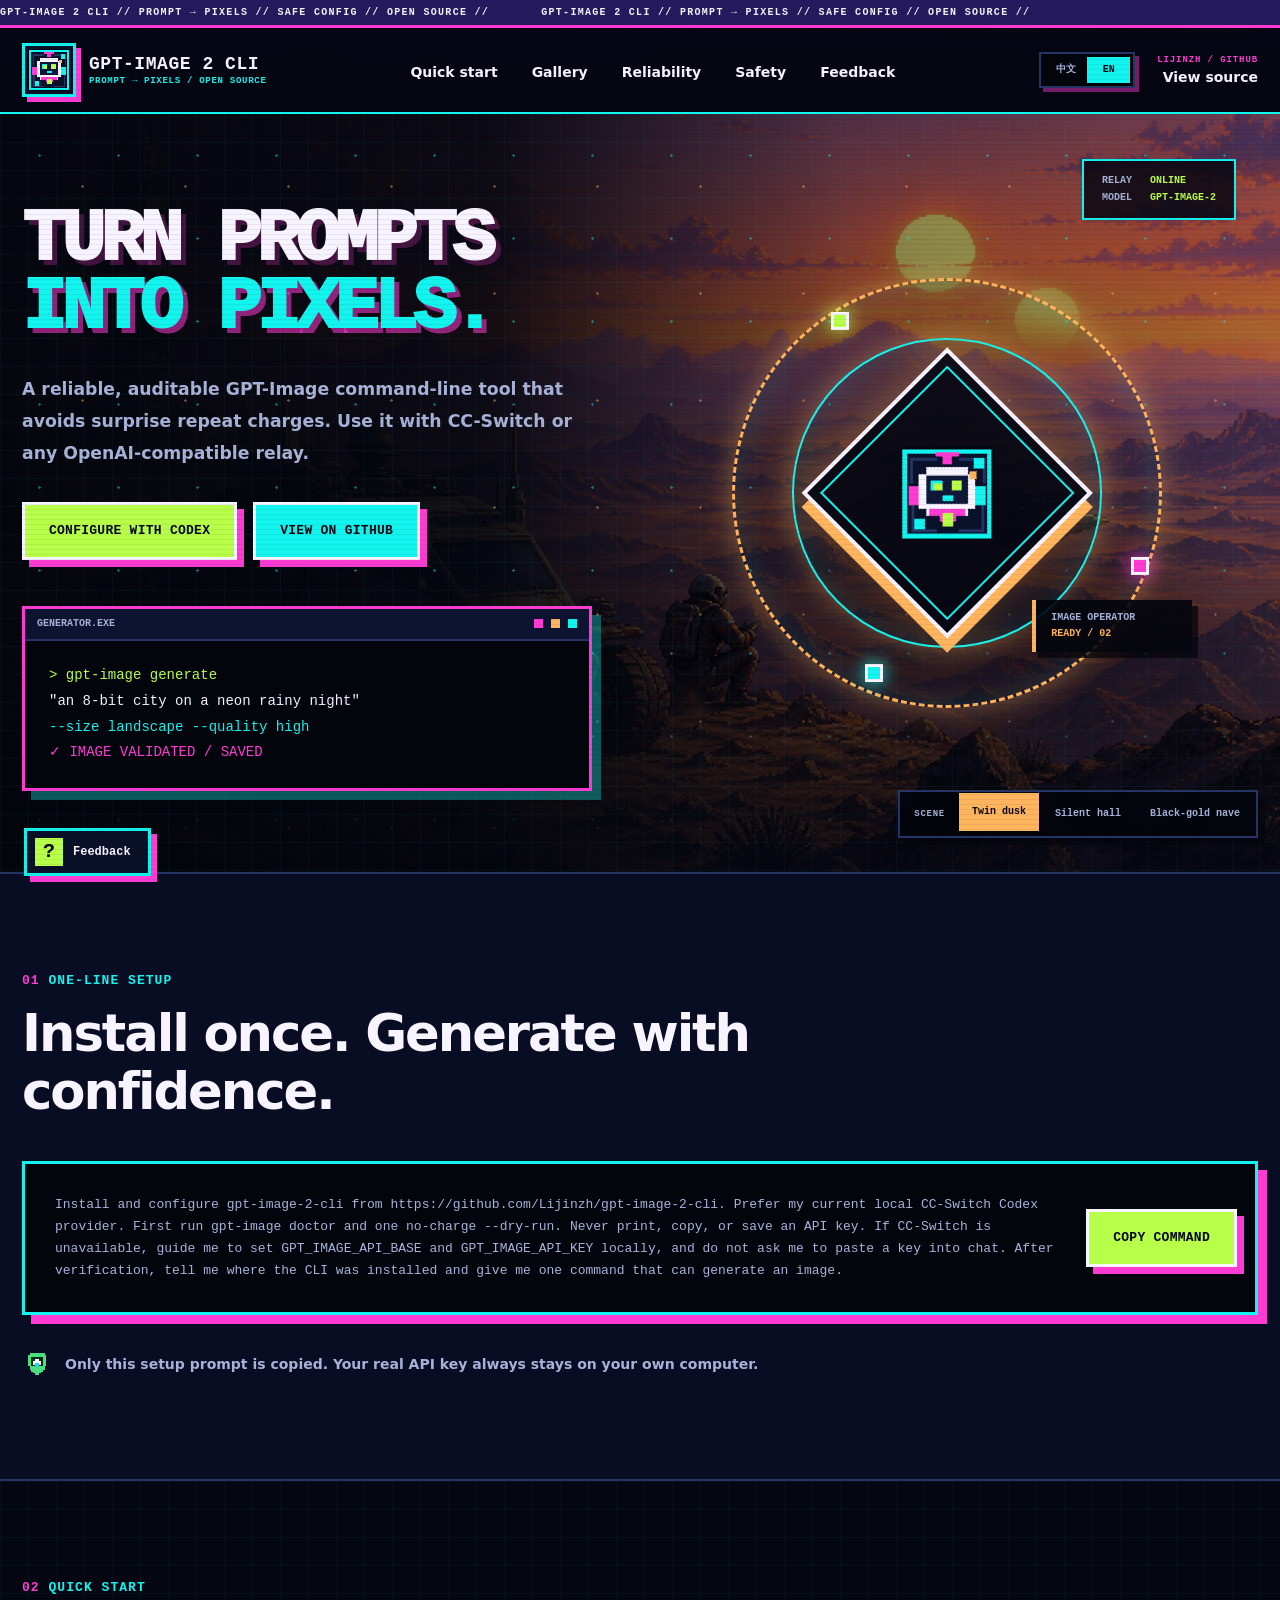
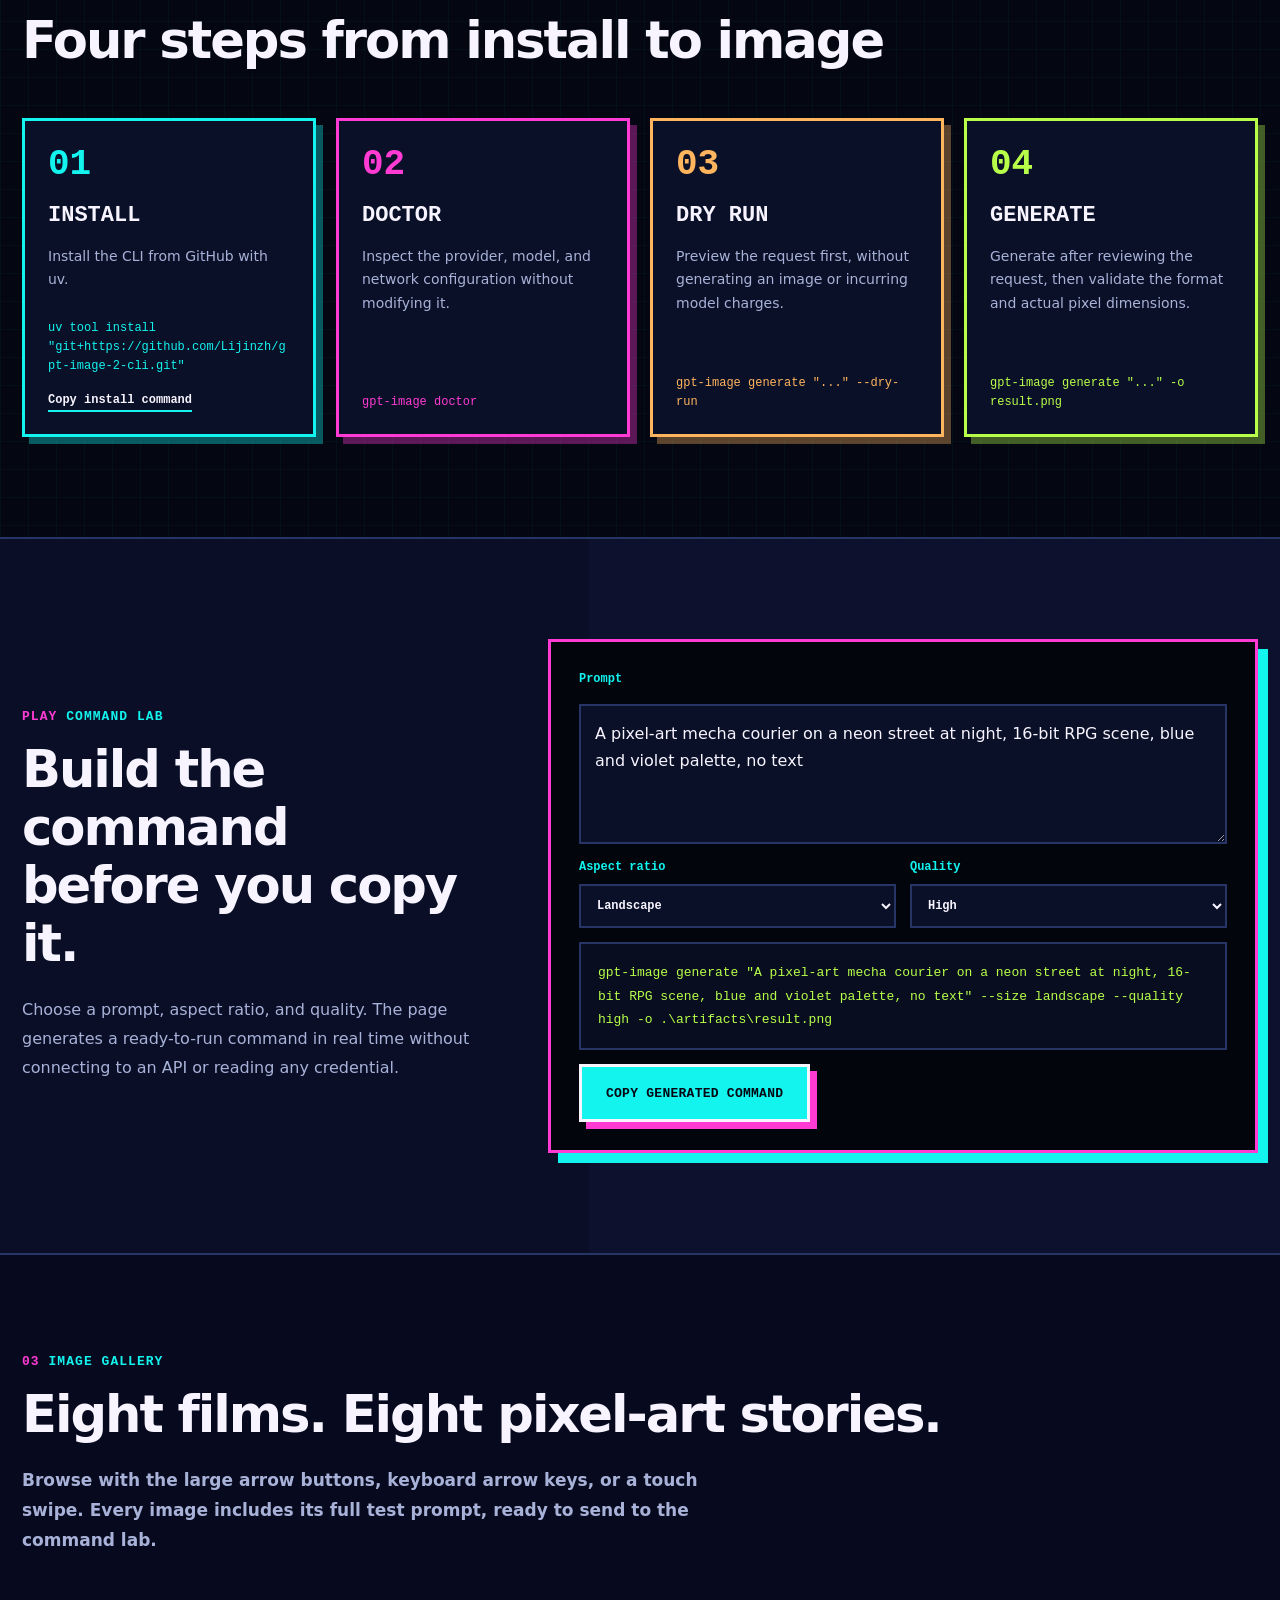
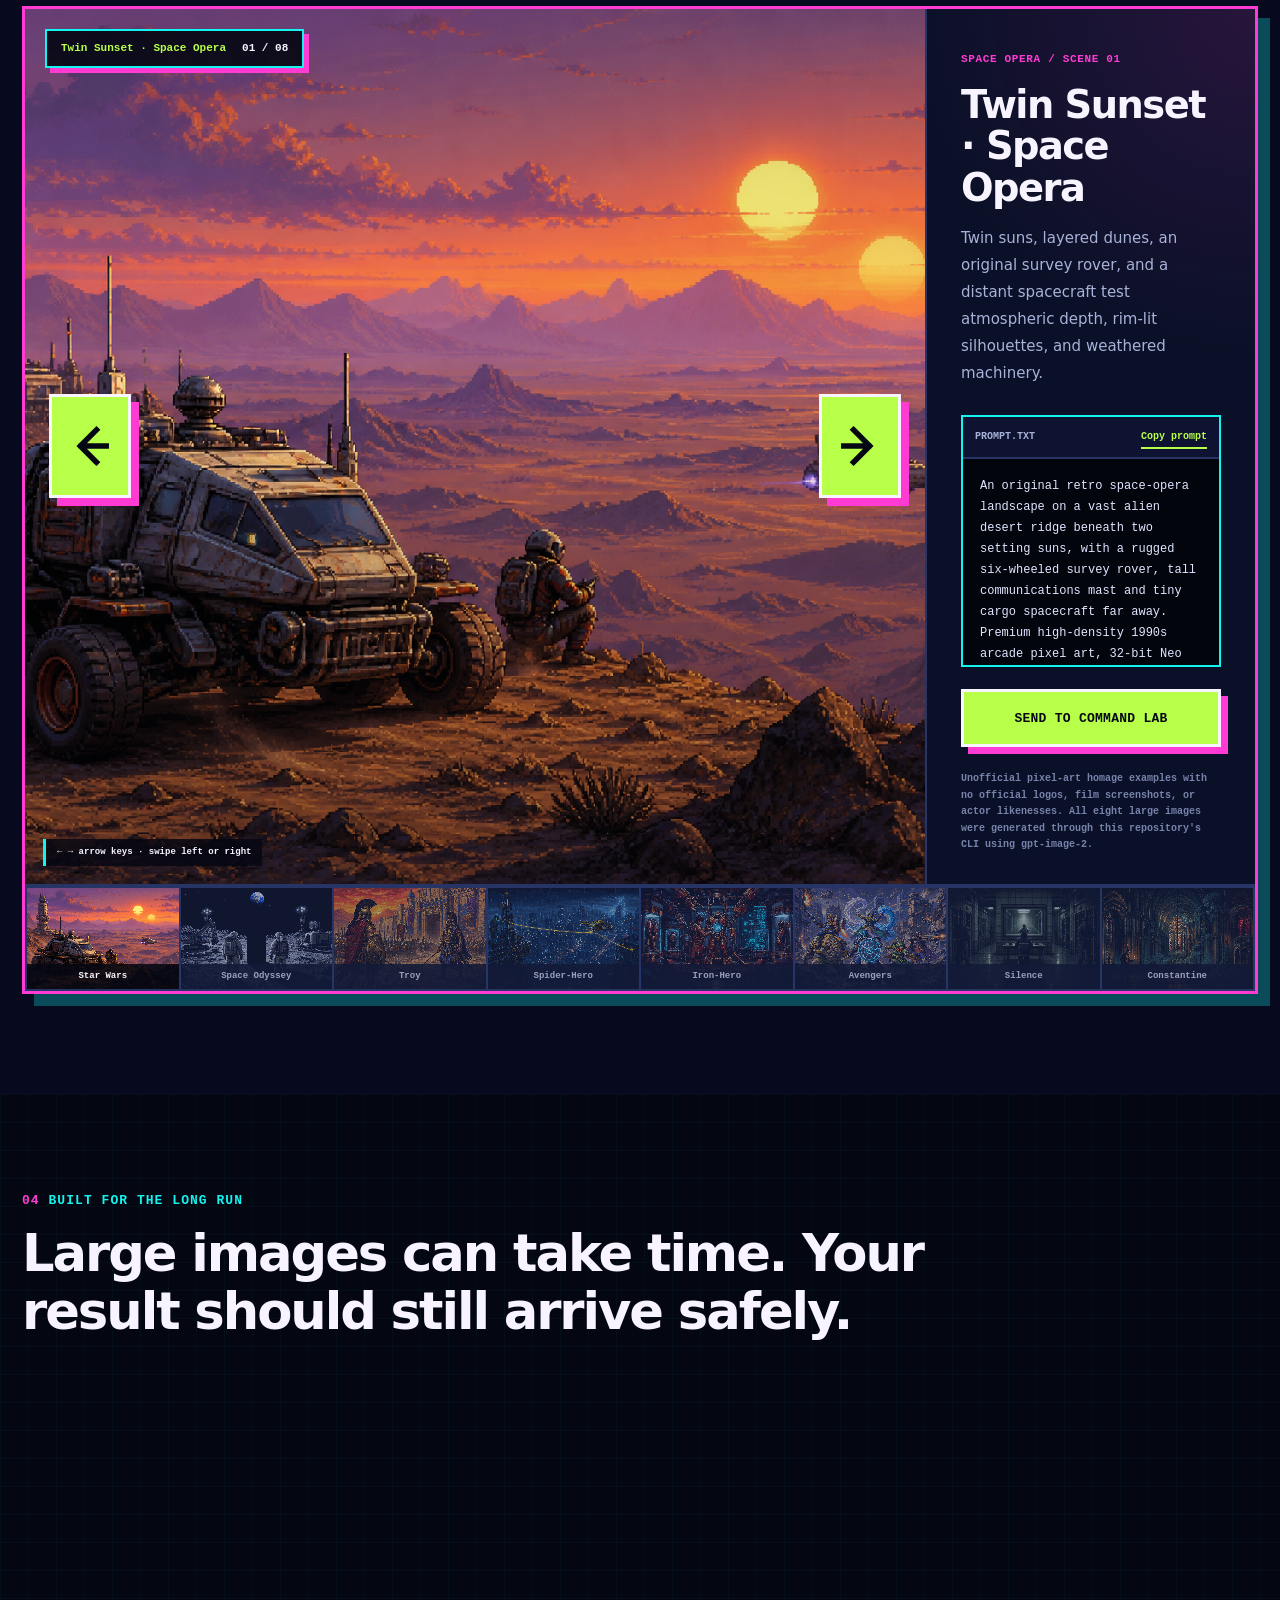
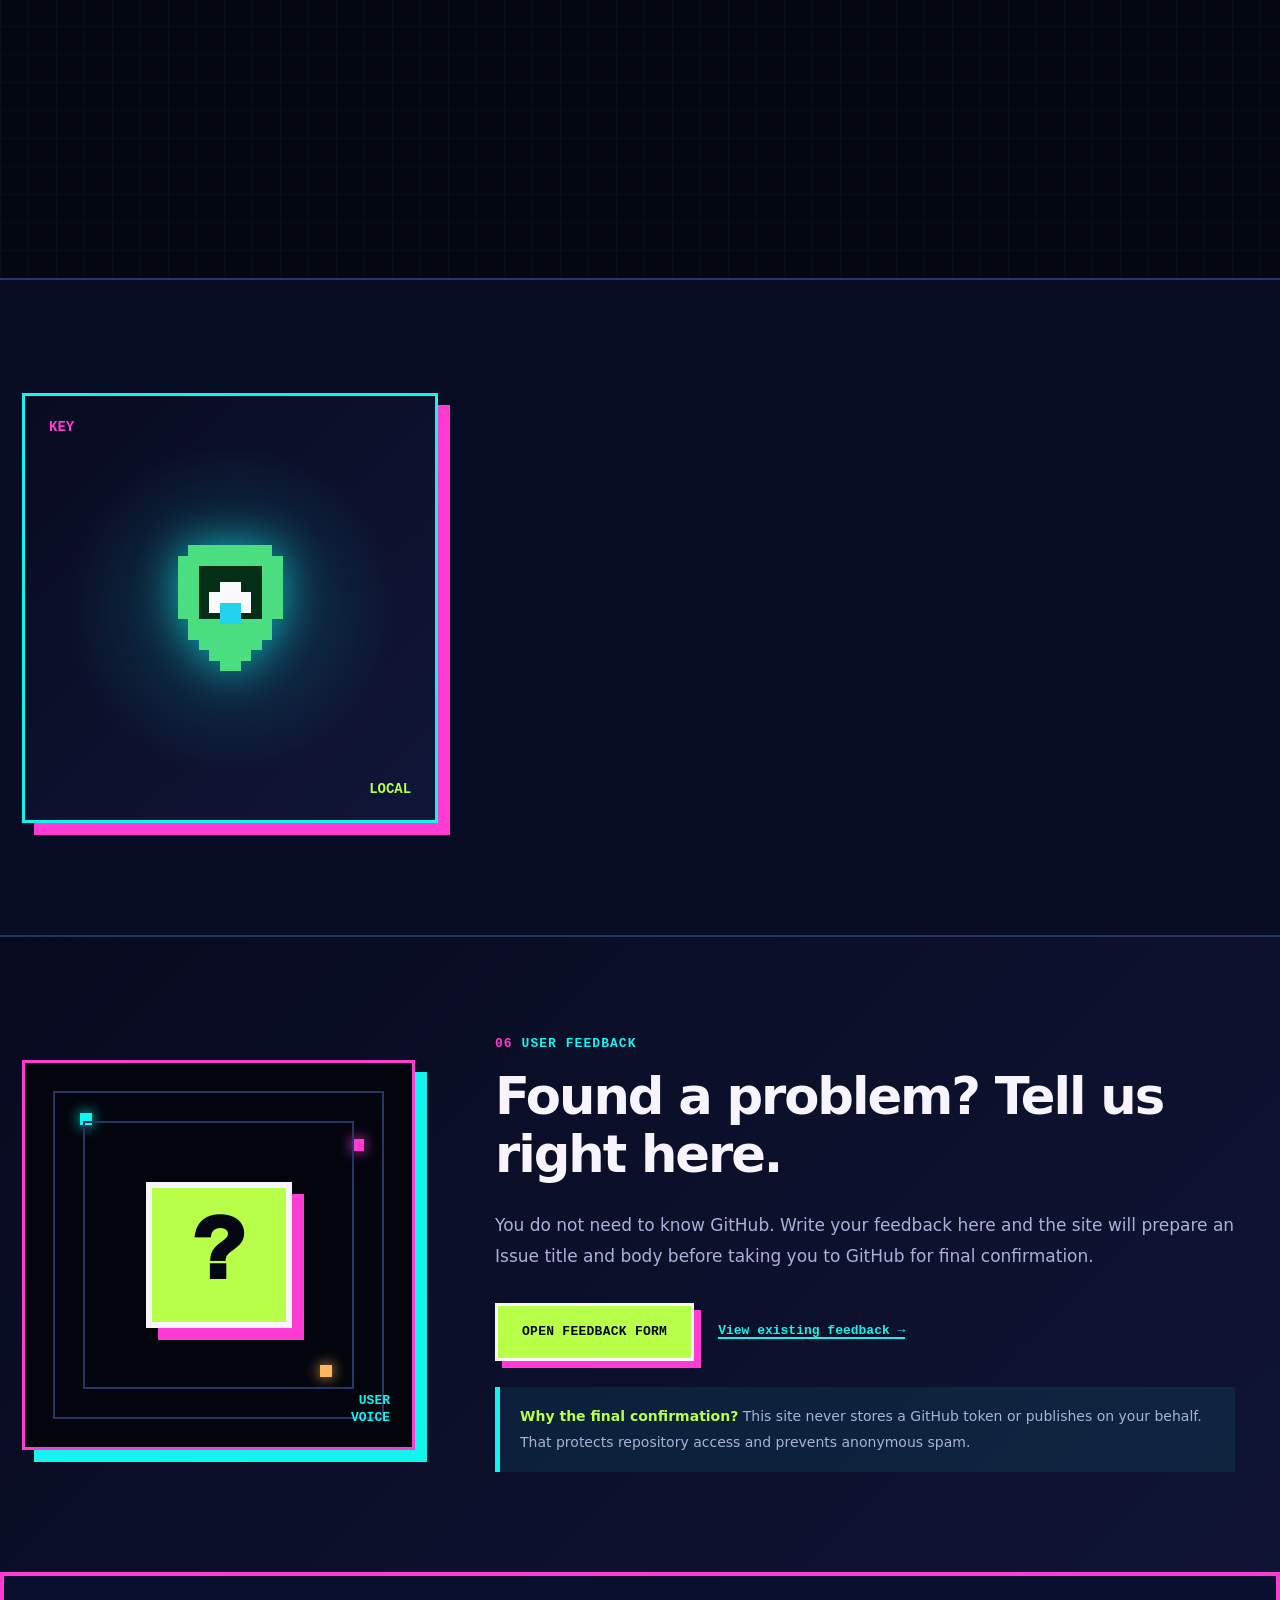
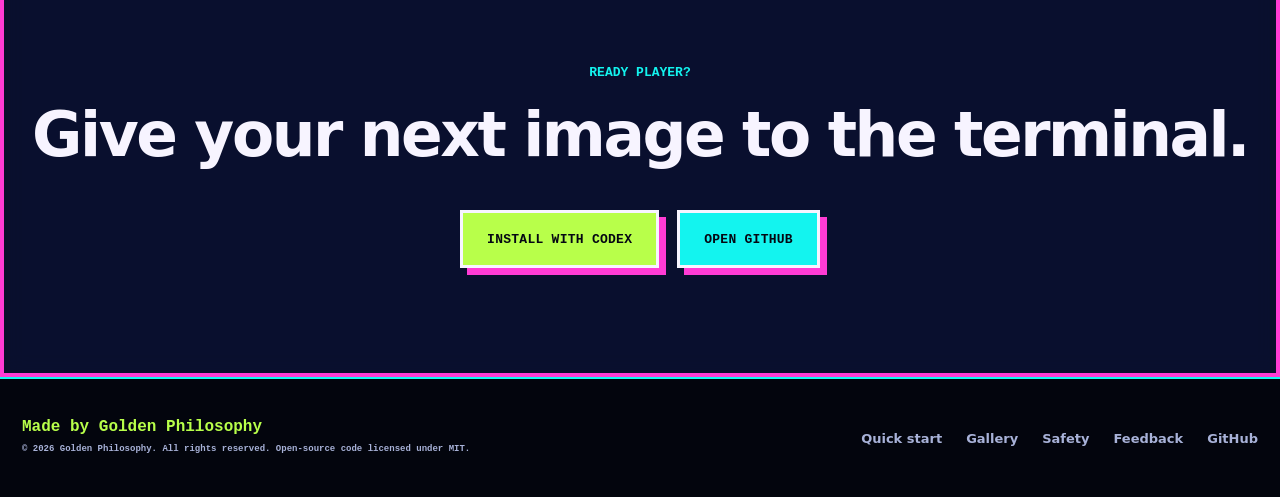
==== docs/en/index.html @ e6e5a4c3 "Add English website and visual themes" ====
<!doctype html>
<html lang="en">
<head>
  <meta charset="utf-8">
  <meta name="viewport" content="width=device-width, initial-scale=1">
  <meta name="theme-color" content="#050713">
  <meta name="description" content="GPT-Image 2 CLI: a reliable text-to-image command-line tool for CC-Switch and OpenAI-compatible relays.">
  <meta property="og:title" content="GPT-Image 2 CLI · Turn prompts into pixels">
  <meta property="og:description" content="Install, configure, preview, and generate. Bring a safer GPT-Image workflow to your terminal.">
  <meta property="og:type" content="website">
  <meta property="og:url" content="https://lijinzh.github.io/gpt-image-2-cli/en/">
  <meta property="og:image" content="https://lijinzh.github.io/gpt-image-2-cli/assets/examples/star-wars-twin-sunset.png">
  <title>GPT-Image 2 CLI · English</title>
  <link rel="canonical" href="https://lijinzh.github.io/gpt-image-2-cli/en/">
  <link rel="alternate" hreflang="zh-CN" href="https://lijinzh.github.io/gpt-image-2-cli/">
  <link rel="alternate" hreflang="en" href="https://lijinzh.github.io/gpt-image-2-cli/en/">
  <link rel="alternate" hreflang="x-default" href="https://lijinzh.github.io/gpt-image-2-cli/">
  <link rel="icon" href="../assets/icons/pixel-space-operator.svg" type="image/svg+xml">
  <link rel="icon" href="../assets/icons/pixel-space-operator.png" type="image/png">
  <link rel="apple-touch-icon" href="../assets/icons/pixel-space-operator.png">
  <link rel="stylesheet" href="../styles.css">
  <script src="../script.js" defer></script>
</head>
<body data-visual-theme="cosmic">
  <a class="skip-link" href="#main-content">Skip to main content</a>

  <div class="signal-strip" aria-hidden="true">
    <span>GPT-IMAGE 2 CLI // PROMPT → PIXELS // SAFE CONFIG // OPEN SOURCE //</span>
    <span>GPT-IMAGE 2 CLI // PROMPT → PIXELS // SAFE CONFIG // OPEN SOURCE //</span>
  </div>

  <header class="site-header">
    <a class="brand" href="#top" aria-label="GPT-Image 2 CLI home">
      <span class="brand__mark" aria-hidden="true"><img src="../assets/icons/pixel-space-operator.png" alt="" width="48" height="48"></span>
      <span class="brand__copy">
        <strong>GPT-IMAGE 2 CLI</strong>
        <small>PROMPT → PIXELS / OPEN SOURCE</small>
      </span>
    </a>
    <button class="menu-button" type="button" aria-expanded="false" aria-controls="site-nav" data-menu-button>MENU</button>
    <nav class="site-nav" id="site-nav" aria-label="Main navigation" data-site-nav>
      <a href="#quick-start">Quick start</a>
      <a href="#examples">Gallery</a>
      <a href="#reliability">Reliability</a>
      <a href="#safety">Safety</a>
      <a href="#feedback">Feedback</a>
    </nav>
    <nav class="language-switch" aria-label="Language selector">
      <a href="../?lang=zh" lang="zh-CN" hreflang="zh-CN">中文</a>
      <a class="is-active" href="./?lang=en" lang="en" hreflang="en" aria-current="page">EN</a>
    </nav>
    <a class="header-github" href="https://github.com/Lijinzh/gpt-image-2-cli" target="_blank" rel="noopener noreferrer">
      <span>LIJINZH / GITHUB</span>
      <strong>View source</strong>
    </a>
  </header>

  <main id="main-content">
    <section class="hero" id="top" aria-labelledby="hero-title">
      <div class="hero__stars" aria-hidden="true"></div>
      <div class="hero__copy" data-reveal>
        <h1 id="hero-title">TURN PROMPTS<br><em>INTO PIXELS.</em></h1>
        <p>A reliable, auditable GPT-Image command-line tool that avoids surprise repeat charges. Use it with CC-Switch or any OpenAI-compatible relay.</p>
        <div class="hero__actions">
          <button class="pixel-button pixel-button--lime" type="button" data-copy-target="codex-command">Configure with Codex</button>
          <a class="pixel-button pixel-button--cyan" href="https://github.com/Lijinzh/gpt-image-2-cli" target="_blank" rel="noopener noreferrer">View on GitHub</a>
        </div>
        <div class="terminal-window" aria-label="Image-generation command demo">
          <div class="terminal-window__bar"><span>GENERATOR.EXE</span><i></i><i></i><i></i></div>
          <pre><code><span class="terminal-green">&gt; gpt-image generate</span>
"an 8-bit city on a neon rainy night"
<span class="terminal-cyan">--size landscape --quality high</span>
<span class="terminal-pink">✓ IMAGE VALIDATED / SAVED</span></code></pre>
        </div>
      </div>

      <div class="hero__scene" aria-hidden="true" data-reveal>
        <div class="operator-orbit">
          <span class="operator-orbit__ring operator-orbit__ring--outer"></span>
          <span class="operator-orbit__ring operator-orbit__ring--inner"></span>
          <span class="operator-orbit__node operator-orbit__node--one"></span>
          <span class="operator-orbit__node operator-orbit__node--two"></span>
          <span class="operator-orbit__node operator-orbit__node--three"></span>
          <div class="operator-orbit__core">
            <img src="../assets/icons/pixel-space-operator.png" alt="" width="256" height="256">
          </div>
          <div class="operator-orbit__caption"><span>IMAGE OPERATOR</span><strong>READY / 02</strong></div>
        </div>
        <div class="scene-status"><span>RELAY</span><strong>ONLINE</strong><span>MODEL</span><strong>GPT-IMAGE-2</strong></div>
      </div>

      <div class="theme-switcher" role="group" aria-label="Switch homepage visual theme" data-theme-switcher>
        <span>SCENE</span>
        <button class="is-active" type="button" data-theme="cosmic" aria-pressed="true">Twin dusk</button>
        <button type="button" data-theme="silence" aria-pressed="false">Silent hall</button>
        <button type="button" data-theme="occult" aria-pressed="false">Black-gold nave</button>
      </div>
    </section>

    <section class="codex-setup" aria-labelledby="codex-title">
      <div class="section-heading" data-reveal>
        <p><span>01</span> ONE-LINE SETUP</p>
        <h2 id="codex-title">Install once. Generate with confidence.</h2>
      </div>
      <div class="copy-deck" data-reveal>
        <code id="codex-command">Install and configure gpt-image-2-cli from https://github.com/Lijinzh/gpt-image-2-cli. Prefer my current local CC-Switch Codex provider. First run gpt-image doctor and one no-charge --dry-run. Never print, copy, or save an API key. If CC-Switch is unavailable, guide me to set GPT_IMAGE_API_BASE and GPT_IMAGE_API_KEY locally, and do not ask me to paste a key into chat. After verification, tell me where the CLI was installed and give me one command that can generate an image.</code>
        <button class="pixel-button pixel-button--lime" type="button" data-copy-target="codex-command">COPY COMMAND</button>
      </div>
      <p class="privacy-note" data-reveal><img src="../assets/icons/pixel-shield.svg" alt="" width="30" height="30">Only this setup prompt is copied. Your real API key always stays on your own computer.</p>
    </section>

    <section class="quick-start" id="quick-start" aria-labelledby="quick-start-title">
      <div class="section-heading" data-reveal>
        <p><span>02</span> QUICK START</p>
        <h2 id="quick-start-title">Four steps from install to image</h2>
      </div>
      <ol class="step-rail">
        <li class="step step--cyan" data-reveal>
          <span>01</span><strong>INSTALL</strong><p>Install the CLI from GitHub with uv.</p>
          <code id="install-command">uv tool install "git+https://github.com/Lijinzh/gpt-image-2-cli.git"</code>
          <button type="button" data-copy-target="install-command">Copy install command</button>
        </li>
        <li class="step step--pink" data-reveal>
          <span>02</span><strong>DOCTOR</strong><p>Inspect the provider, model, and network configuration without modifying it.</p>
          <code>gpt-image doctor</code>
        </li>
        <li class="step step--orange" data-reveal>
          <span>03</span><strong>DRY RUN</strong><p>Preview the request first, without generating an image or incurring model charges.</p>
          <code>gpt-image generate "..." --dry-run</code>
        </li>
        <li class="step step--lime" data-reveal>
          <span>04</span><strong>GENERATE</strong><p>Generate after reviewing the request, then validate the format and actual pixel dimensions.</p>
          <code>gpt-image generate "..." -o result.png</code>
        </li>
      </ol>
    </section>

    <section class="command-lab" aria-labelledby="command-lab-title">
      <div class="command-lab__copy" data-reveal>
        <div class="section-heading">
          <p><span>PLAY</span> COMMAND LAB</p>
          <h2 id="command-lab-title">Build the command before you copy it.</h2>
        </div>
        <p>Choose a prompt, aspect ratio, and quality. The page generates a ready-to-run command in real time without connecting to an API or reading any credential.</p>
      </div>
      <form class="command-builder" data-command-builder data-reveal>
        <label for="prompt-input">Prompt</label>
        <textarea id="prompt-input" rows="4" data-prompt>A pixel-art mecha courier on a neon street at night, 16-bit RPG scene, blue and violet palette, no text</textarea>
        <div class="command-builder__options">
          <label>Aspect ratio
            <select data-size>
              <option value="landscape">Landscape</option>
              <option value="square">Square</option>
              <option value="portrait">Portrait</option>
            </select>
          </label>
          <label>Quality
            <select data-quality>
              <option value="high">High</option>
              <option value="medium">Medium</option>
              <option value="low">Low</option>
            </select>
          </label>
        </div>
        <div class="generated-command"><code id="generated-command" data-command-output></code></div>
        <button class="pixel-button pixel-button--cyan" type="button" data-copy-target="generated-command">Copy generated command</button>
      </form>
    </section>

    <section class="examples" id="examples" aria-labelledby="examples-title">
      <div class="section-heading" data-reveal>
        <p><span>03</span> IMAGE GALLERY</p>
        <h2 id="examples-title">Eight films. Eight pixel-art stories.</h2>
        <p class="section-heading__lead">Browse with the large arrow buttons, keyboard arrow keys, or a touch swipe. Every image includes its full test prompt, ready to send to the command lab.</p>
      </div>
      <div class="cinema-gallery" data-gallery-carousel data-reveal aria-roledescription="carousel" aria-label="High-detail pixel-art cinema gallery">
        <div class="cinema-gallery__stage" data-gallery-viewport tabindex="0">
          <div class="cinema-gallery__track" data-gallery-track>
            <figure class="cinema-gallery__slide is-active" data-gallery-slide data-title="Twin Sunset · Space Opera" data-kicker="SPACE OPERA / SCENE 01" data-description="Twin suns, layered dunes, an original survey rover, and a distant spacecraft test atmospheric depth, rim-lit silhouettes, and weathered machinery." data-prompt="An original retro space-opera landscape on a vast alien desert ridge beneath two setting suns, with a rugged six-wheeled survey rover, tall communications mast and tiny cargo spacecraft far away. Premium high-density 1990s arcade pixel art, 32-bit Neo Geo-era visual richness, hand-authored pixel clusters, layered dunes and atmospheric perspective, cinematic orange-violet rim light, realistic weathered metal and sand textures, crisp silhouettes, wide establishing shot, no text, no logo, no watermark, not a film screenshot, not vector art, not minimalist, no smooth digital painting, entirely original vehicle designs." aria-hidden="false">
              <img src="../assets/examples/star-wars-twin-sunset.png" alt="High-detail pixel-art scene of an alien desert beneath two setting suns" width="1536" height="1024">
            </figure>
            <figure class="cinema-gallery__slide" data-gallery-slide data-title="Lunar Monolith · 2001-Inspired" data-kicker="SCI-FI MINIMALISM / SCENE 02" data-description="A restrained black, white, and cobalt palette with a symmetrical lunar composition tests hard shadows, geometric order, spacesuits, and technical equipment." data-prompt="A silent lunar excavation site where two astronauts in retro-futurist white suits stand before a perfectly black rectangular monolith, Earth low above the horizon, geometric floodlights casting long hard shadows across detailed regolith and machinery. Premium high-density 1990s arcade pixel art, 32-bit Neo Geo-era visual richness, hand-authored pixel clusters, disciplined symmetrical widescreen composition, restrained white charcoal black and cobalt palette, physically convincing suit joints and equipment, cinematic depth, no text, no logo, no watermark, no actor likeness, not a film screenshot, not vector art, not minimalist, no smooth digital painting." aria-hidden="true">
              <img src="../assets/examples/space-odyssey-monolith.png" alt="High-detail pixel-art astronauts facing a black monolith on the Moon" width="1536" height="1024" loading="lazy">
            </figure>
            <figure class="cinema-gallery__slide" data-gallery-slide data-title="Duel at the Gates · Troy-Inspired" data-kicker="BRONZE AGE EPIC / SCENE 03" data-description="Bronze Age warriors, colossal city gates, and receding formations test historical costume, crowd readability, dust, and stone texture." data-prompt="Two legendary Bronze Age warriors facing each other outside colossal ancient city gates, one carrying a round shield and tall-crested helmet, spear formations and soldiers receding into dusty depth, towering stone walls and banners under a blood-orange sunset. Premium high-density 1990s arcade pixel art, 32-bit Neo Geo-era visual richness, hand-authored pixel clusters, archaeologically grounded bronze armor, leather and woven cloth, dramatic dust and backlight, epic widescreen composition, no text, no logo, no watermark, no actor likeness, not a film screenshot, not vector art, not minimalist, no smooth digital painting." aria-hidden="true">
              <img src="../assets/examples/troy-gates-duel.png" alt="High-detail pixel-art duel between Bronze Age warriors outside ancient gates" width="1536" height="1024" loading="lazy">
            </figure>
            <figure class="cinema-gallery__slide" data-gallery-slide data-title="Rain Above the City · Spider-Hero-Inspired" data-kicker="URBAN RESCUE NOIR / SCENE 04" data-description="Rain, lightning, thousands of windows, a maintenance drone, and a high-altitude worker test wet reflections and a high-contrast urban night." data-prompt="An original futuristic high-altitude rescue operation above a rain-soaked megacity: a compact yellow maintenance drone stretches a luminous safety cable between two rooftops while a helmeted utility worker in teal weather gear secures an antenna platform, lightning revealing dense skyscrapers, traffic and thousands of windows. Extreme horizontal widescreen establishing composition with the small worker in the left third and a broad city panorama filling the frame. Premium high-density 1990s arcade pixel art, 32-bit Neo Geo-era visual richness, hand-authored pixel clusters, dynamic low three-quarter camera, believable industrial equipment, wet reflections, deep navy teal and electric-yellow palette, cinematic rain and rim light, no text, no logo, no watermark, no actor likeness, not a film screenshot, not vector art, not minimalist, no smooth digital painting, entirely original designs." aria-hidden="true">
              <img src="../assets/examples/spider-hero-rooftop.png" alt="High-detail pixel-art high-altitude rescue above a rainy megacity" width="1536" height="1024" loading="lazy">
            </figure>
            <figure class="cinema-gallery__slide" data-gallery-slide data-title="Armor Workshop · Iron-Hero-Inspired" data-kicker="ARMORED TECHNOLOGY / SCENE 05" data-description="An original exosuit, robotic arms, display bays, and holographic interfaces test metallic highlights, a luminous core, and dense mechanical structure." data-prompt="Inside a luminous underground technology workshop, an original copper-and-crimson exosuit engineer stands at the center while multi-axis robotic arms calibrate a hexagonal torso power cell, illuminated display bays holding industrial suit modules and abstract cyan holographic diagrams. Premium high-density 1990s arcade pixel art, 32-bit Neo Geo-era visual richness, hand-authored pixel clusters, dense readable machinery, realistic brushed metal and reflections, warm amber versus cool blue lighting, cinematic widescreen depth, no readable text, no logo, no watermark, no actor likeness, not a film screenshot, not vector art, not minimalist, no smooth digital painting, entirely original armor design." aria-hidden="true">
              <img src="../assets/examples/iron-hero-workshop.png" alt="High-detail pixel-art exosuit engineer inside a robotic workshop" width="1536" height="1024" loading="lazy">
            </figure>
            <figure class="cinema-gallery__slide" data-gallery-slide data-title="City Assembly · Avengers-Inspired" data-kicker="ENSEMBLE BATTLE / SCENE 06" data-description="Six original rescue champions assemble in a damaged avenue to test ensemble readability, explosions, aircraft, debris, and layered urban space." data-prompt="Six entirely original emergency-response champions forming a defensive circle in a shattered metropolitan avenue: a jetpack engineer, kinetic-shield guardian, weather channeler, massive stone rescue specialist, agile scout and precision archer, while unknown aircraft weave between towers and explosions throw debris and sparks through the street. Premium high-density 1990s arcade pixel art, 32-bit Neo Geo-era visual richness, hand-authored pixel clusters, readable ensemble silhouettes, layered urban destruction, bold comic palette with cinematic volumetric light, no text, no logo, no watermark, no actor likeness, not a film screenshot, not vector art, not minimalist, no smooth digital painting, entirely original costumes and insignia." aria-hidden="true">
              <img src="../assets/examples/avengers-city-battle.png" alt="High-detail pixel-art team of original heroes defending a damaged city" width="1536" height="1024" loading="lazy">
            </figure>
            <figure class="cinema-gallery__slide" data-gallery-slide data-title="Underground Corridor · Silence-Inspired" data-kicker="PSYCHOLOGICAL THRILLER / SCENE 07" data-description="One-point perspective, cold fluorescent light, and a reinforced glass room create pressure while testing interior depth and restrained emotion." data-prompt="An original forensic interviewer at the end of a cold underground detention corridor facing an anonymous high-security detainee behind reinforced glass, guards and barred cells fading into darkness on both sides. Premium high-density 1990s arcade pixel art, 32-bit Neo Geo-era visual richness, hand-authored pixel clusters, strict one-point perspective and oppressive symmetry, realistic tiled walls, glass reflections and restrained expressions, fluorescent green-gray light with tiny dark-red accents, psychological tension without gore, no text, no logo, no watermark, no actor likeness, not a film screenshot, not vector art, not minimalist, no smooth digital painting, entirely original characters." aria-hidden="true">
              <img src="../assets/examples/silence-prison-corridor.png" alt="High-detail pixel-art interviewer facing a detainee behind reinforced glass" width="1536" height="1024" loading="lazy">
            </figure>
            <figure class="cinema-gallery__slide" data-gallery-slide data-title="Cathedral in the Rain · Constantine-Inspired" data-kicker="OCCULT NOIR / SCENE 08" data-description="Gothic vaults, stained-glass beams, wet reflections, and supernatural smoke test shadow detail and colored light in an occult-noir setting." data-prompt="An original weary paranormal archivist in a charcoal raincoat standing in a rain-lashed Gothic cathedral aisle, holding a small flame while supernatural smoke coils beneath ribbed vaults, stained glass casting gold and crimson shafts across reflective wet stone. Premium high-density 1990s arcade pixel art, extreme horizontal widescreen composition showing the full nave from left transept to right transept, 32-bit Neo Geo-era visual richness, hand-authored pixel clusters, intricate carved architecture, believable coat and skin texture, dramatic chiaroscuro, amber teal and deep-red palette, cinematic noir depth, no readable text, no logo, no watermark, no actor likeness, not a film screenshot, not vector art, not minimalist, no smooth digital painting, entirely original character design." aria-hidden="true">
              <img src="../assets/examples/constantine-cathedral.png" alt="High-detail pixel-art paranormal archivist inside a rain-soaked cathedral" width="1536" height="1024" loading="lazy">
            </figure>
          </div>

          <button class="cinema-gallery__arrow cinema-gallery__arrow--previous" type="button" data-gallery-previous aria-label="View previous cinema scene">
            <svg viewBox="0 0 48 48" aria-hidden="true"><path d="M30 9 15 24l15 15M16 24h23"/></svg>
          </button>
          <button class="cinema-gallery__arrow cinema-gallery__arrow--next" type="button" data-gallery-next aria-label="View next cinema scene">
            <svg viewBox="0 0 48 48" aria-hidden="true"><path d="m18 9 15 15-15 15M32 24H9"/></svg>
          </button>
          <div class="cinema-gallery__status" aria-live="polite" aria-atomic="true">
            <span data-gallery-status-title>Twin Sunset · Space Opera</span>
            <strong data-gallery-count>01 / 08</strong>
          </div>
          <p class="cinema-gallery__hint">← → arrow keys · swipe left or right</p>
        </div>

        <div class="cinema-gallery__details">
          <div class="cinema-gallery__copy" aria-live="polite" aria-atomic="true">
            <span data-gallery-kicker>SPACE OPERA / SCENE 01</span>
            <h3 data-gallery-title>Twin Sunset · Space Opera</h3>
            <p data-gallery-description>Twin suns, layered dunes, an original survey rover, and a distant spacecraft test atmospheric depth, rim-lit silhouettes, and weathered machinery.</p>
          </div>
          <div class="cinema-gallery__prompt">
            <div><span>PROMPT.TXT</span><button type="button" data-gallery-copy>Copy prompt</button></div>
            <code data-gallery-prompt>An original retro space-opera landscape on a vast alien desert ridge beneath two setting suns, with a rugged six-wheeled survey rover, tall communications mast and tiny cargo spacecraft far away. Premium high-density 1990s arcade pixel art, 32-bit Neo Geo-era visual richness, hand-authored pixel clusters, layered dunes and atmospheric perspective, cinematic orange-violet rim light, realistic weathered metal and sand textures, crisp silhouettes, wide establishing shot, no text, no logo, no watermark, not a film screenshot, not vector art, not minimalist, no smooth digital painting, entirely original vehicle designs.</code>
          </div>
          <button class="pixel-button pixel-button--lime cinema-gallery__use" type="button" data-gallery-use>Send to command lab</button>
          <p class="cinema-gallery__legal">Unofficial pixel-art homage examples with no official logos, film screenshots, or actor likenesses. All eight large images were generated through this repository's CLI using gpt-image-2.</p>
        </div>

        <div class="cinema-gallery__thumbs" data-gallery-thumbs aria-label="Choose a cinema scene">
          <button class="is-active" type="button" data-gallery-thumb="0" aria-current="true"><img src="../assets/examples/star-wars-twin-sunset.png" alt=""><span>Star Wars</span></button>
          <button type="button" data-gallery-thumb="1" aria-current="false"><img src="../assets/examples/space-odyssey-monolith.png" alt=""><span>Space Odyssey</span></button>
          <button type="button" data-gallery-thumb="2" aria-current="false"><img src="../assets/examples/troy-gates-duel.png" alt=""><span>Troy</span></button>
          <button type="button" data-gallery-thumb="3" aria-current="false"><img src="../assets/examples/spider-hero-rooftop.png" alt=""><span>Spider-Hero</span></button>
          <button type="button" data-gallery-thumb="4" aria-current="false"><img src="../assets/examples/iron-hero-workshop.png" alt=""><span>Iron-Hero</span></button>
          <button type="button" data-gallery-thumb="5" aria-current="false"><img src="../assets/examples/avengers-city-battle.png" alt=""><span>Avengers</span></button>
          <button type="button" data-gallery-thumb="6" aria-current="false"><img src="../assets/examples/silence-prison-corridor.png" alt=""><span>Silence</span></button>
          <button type="button" data-gallery-thumb="7" aria-current="false"><img src="../assets/examples/constantine-cathedral.png" alt=""><span>Constantine</span></button>
        </div>
      </div>
    </section>

    <section class="reliability" id="reliability" aria-labelledby="reliability-title">
      <div class="section-heading" data-reveal>
        <p><span>04</span> BUILT FOR THE LONG RUN</p>
        <h2 id="reliability-title">Large images can take time. Your result should still arrive safely.</h2>
      </div>
      <div class="reliability__grid">
        <dl class="metrics" data-reveal>
          <div><dt>30 MIN</dt><dd>A generous default request window for large images, with visible heartbeat output.</dd></div>
          <div><dt>NO RETRY</dt><dd>No automatic resubmission after read timeouts or dropped connections, reducing duplicate-charge risk.</dd></div>
          <div><dt>ATOMIC SAVE</dt><dd>Validate the image first, then write it atomically to the destination.</dd></div>
        </dl>
        <div class="response-check" data-reveal>
          <h3>RESPONSE CHECK</h3>
          <ul><li>Base64 JSON</li><li>Base64 data URI</li><li>HTTP(S) image URL</li><li>Direct image response</li><li>Simple SSE response</li><li>Actual pixel-size validation</li></ul>
        </div>
      </div>
    </section>

    <section class="safety" id="safety" aria-labelledby="safety-title">
      <div class="safety__art" aria-hidden="true"><img src="../assets/icons/pixel-shield.svg" alt="" width="168" height="168"><span>KEY</span><strong>LOCAL</strong></div>
      <div class="safety__copy" data-reveal>
        <div class="section-heading">
          <p><span>05</span> API KEY SAFETY</p>
          <h2 id="safety-title">The repository is public. Your key stays local.</h2>
        </div>
        <p>The CLI reads the current user's CC-Switch configuration or credentials from environment variables. It has no <code>--api-key</code> argument and does not write keys into images, request metadata, or public logs.</p>
        <ul>
          <li><strong>Never print</strong> bearer tokens or real API keys</li>
          <li><strong>Never commit</strong> <code>.env</code>, generated results, or request metadata</li>
          <li><strong>Never share</strong> providers or keys between collaborators</li>
        </ul>
        <a href="https://github.com/Lijinzh/gpt-image-2-cli/blob/main/SECURITY.md" target="_blank" rel="noopener noreferrer">Read the security policy →</a>
      </div>
    </section>

    <section class="feedback" id="feedback" aria-labelledby="feedback-title">
      <div class="feedback__signal" aria-hidden="true">
        <span>?</span>
        <i></i><i></i><i></i>
        <strong>USER<br>VOICE</strong>
      </div>
      <div class="feedback__copy" data-reveal>
        <div class="section-heading">
          <p><span>06</span> USER FEEDBACK</p>
          <h2 id="feedback-title">Found a problem? Tell us right here.</h2>
        </div>
        <p>You do not need to know GitHub. Write your feedback here and the site will prepare an Issue title and body before taking you to GitHub for final confirmation.</p>
        <div class="feedback__actions">
          <button class="pixel-button pixel-button--lime" type="button" data-feedback-open>Open feedback form</button>
          <a href="https://github.com/Lijinzh/gpt-image-2-cli/issues" target="_blank" rel="noopener noreferrer">View existing feedback →</a>
        </div>
        <p class="feedback__boundary"><strong>Why the final confirmation?</strong> This site never stores a GitHub token or publishes on your behalf. That protects repository access and prevents anonymous spam.</p>
      </div>
    </section>

    <section class="final-cta" aria-labelledby="final-title">
      <p>READY PLAYER?</p>
      <h2 id="final-title">Give your next image to the terminal.</h2>
      <div>
        <button class="pixel-button pixel-button--lime" type="button" data-copy-target="codex-command">INSTALL WITH CODEX</button>
        <a class="pixel-button pixel-button--cyan" href="https://github.com/Lijinzh/gpt-image-2-cli" target="_blank" rel="noopener noreferrer">OPEN GITHUB</a>
      </div>
    </section>
  </main>

  <footer class="site-footer">
    <div><strong>Made by Golden Philosophy</strong><span>© 2026 Golden Philosophy. All rights reserved. Open-source code licensed under MIT.</span></div>
    <nav aria-label="Footer navigation"><a href="#quick-start">Quick start</a><a href="#examples">Gallery</a><a href="#safety">Safety</a><button type="button" data-feedback-open>Feedback</button><a href="https://github.com/Lijinzh/gpt-image-2-cli" target="_blank" rel="noopener noreferrer">GitHub</a></nav>
  </footer>

  <button class="feedback-fab" type="button" data-feedback-open><span aria-hidden="true">?</span>Feedback</button>

  <dialog class="feedback-dialog" data-feedback-dialog aria-labelledby="feedback-dialog-title">
    <form class="feedback-form" data-feedback-form>
      <header>
        <div><span>FEEDBACK.EXE</span><strong id="feedback-dialog-title">Create user feedback</strong></div>
        <button type="button" aria-label="Close feedback form" data-feedback-close>×</button>
      </header>
      <div class="feedback-form__body">
        <p class="feedback-form__intro">Submitting opens a new GitHub Issue page. If you are signed out, GitHub will ask you to sign in or register and then return to the prepared Issue. This page does not save your feedback.</p>
        <label>Feedback type
          <select name="category" required data-feedback-category>
            <option value="bug">Problem / Bug</option>
            <option value="feature">Feature request</option>
            <option value="question">How-to question / Help</option>
            <option value="other">Other feedback</option>
          </select>
        </label>
        <label>Short title
          <input name="subject" type="text" maxlength="90" placeholder="Example: gpt-image command is missing after installing on Windows" required data-feedback-subject>
        </label>
        <label>Details
          <textarea name="details" rows="5" maxlength="2000" placeholder="What were you trying to do? What happened? What result did you expect?" required data-feedback-details></textarea>
        </label>
        <label>Steps or context <small>Optional</small>
          <textarea name="steps" rows="3" maxlength="1200" placeholder="Example: install command → doctor → generate ..." data-feedback-steps></textarea>
        </label>
        <label>Environment <small>Optional</small>
          <input name="environment" type="text" maxlength="300" placeholder="Example: Windows 11, Python 3.13, CC-Switch" data-feedback-environment>
        </label>
        <div class="feedback-preview">
          <span>PUBLIC ISSUE PREVIEW</span>
          <pre data-feedback-preview></pre>
        </div>
        <label class="feedback-consent">
          <input name="consent" type="checkbox" required>
          <span>I understand that the Issue will be public, and I confirm it contains no API key, token, private contact details, or other sensitive information.</span>
        </label>
        <div class="feedback-form__actions">
          <button class="pixel-button pixel-button--lime" type="submit">Continue to GitHub Issue</button>
          <button class="pixel-button pixel-button--cyan" type="button" data-feedback-copy>Copy feedback text</button>
        </div>
        <a class="feedback-native-link" href="https://github.com/Lijinzh/gpt-image-2-cli/issues/new?template=feedback.yml" target="_blank" rel="noopener noreferrer">Or use the native GitHub feedback form →</a>
      </div>
    </form>
  </dialog>

  <div class="copy-toast" role="status" aria-live="polite" data-copy-toast>Copied to clipboard</div>
</body>
</html>
---- docs/styles.css ----
:root {
  --bg: #050713;
  --panel: #0a1027;
  --panel-2: #101638;
  --ink: #f7f4ff;
  --muted: #a8b2d8;
  --cyan: #13f4ef;
  --pink: #ff3bd4;
  --lime: #b8ff4a;
  --orange: #ffb45e;
  --line: #263466;
  --max: 1320px;
  --mono: "Cascadia Code", "SFMono-Regular", Consolas, "Liberation Mono", monospace;
  --sans: "Microsoft YaHei UI", "Noto Sans CJK SC", system-ui, sans-serif;
  --site-image: url("assets/examples/star-wars-twin-sunset.png");
  --hero-image: url("assets/examples/star-wars-twin-sunset.png");
  --hero-position: 62% center;
  --scene-accent: #ffb45e;
  --scene-accent-soft: rgba(255,180,94,.42);
}

* { box-sizing: border-box; }
html { color-scheme: dark; scroll-behavior: smooth; }
body { margin: 0; overflow-x: hidden; color: var(--ink); background-color: var(--bg); background-image: linear-gradient(rgba(5,7,19,.92), rgba(5,7,19,.975)), var(--site-image); background-position: center; background-size: cover; background-attachment: fixed; font-family: var(--sans); transition: background-image .35s ease; }
body[data-visual-theme="silence"] { --site-image: url("assets/examples/silence-prison-corridor.png"); --hero-image: url("assets/examples/silence-prison-corridor.png"); --hero-position: 62% center; --scene-accent: #b8ff4a; --scene-accent-soft: rgba(184,255,74,.38); }
body[data-visual-theme="occult"] { --site-image: url("assets/examples/constantine-cathedral.png"); --hero-image: url("assets/examples/constantine-cathedral.png"); --hero-position: 58% center; --scene-accent: #ffb45e; --scene-accent-soft: rgba(255,180,94,.42); }
body::before { position: fixed; inset: 0; z-index: 99; pointer-events: none; content: ""; background: repeating-linear-gradient(0deg, rgba(0,0,0,.13) 0 1px, transparent 1px 5px); mix-blend-mode: multiply; opacity: .48; }
a { color: inherit; }
button, select, textarea { font: inherit; }
button, a { -webkit-tap-highlight-color: transparent; }
img { max-width: 100%; }
code, pre { font-family: var(--mono); }
::selection { color: var(--bg); background: var(--cyan); }

.skip-link { position: fixed; top: 12px; left: 12px; z-index: 200; padding: 12px 16px; color: var(--bg); background: var(--lime); transform: translateY(-150%); }
.skip-link:focus { transform: translateY(0); }

.signal-strip { display: flex; gap: 52px; overflow: hidden; height: 28px; color: var(--ink); background: #251a5d; border-bottom: 3px solid var(--pink); font: 800 10px/25px var(--mono); letter-spacing: .13em; white-space: nowrap; }
.signal-strip span { min-width: max-content; animation: signal 24s linear infinite; }
@keyframes signal { to { transform: translateX(calc(-100% - 52px)); } }

.site-header { position: sticky; top: 0; z-index: 50; display: grid; grid-template-columns: auto 1fr auto auto; gap: 22px; align-items: center; min-height: 86px; padding: 0 max(22px, calc((100vw - var(--max)) / 2)); background: rgba(5,7,19,.93); border-bottom: 2px solid var(--cyan); backdrop-filter: blur(16px); }
.brand { display: flex; gap: 13px; align-items: center; text-decoration: none; }
.brand__mark { display: grid; place-items: center; width: 54px; height: 54px; padding: 3px; background: #0a1027; border: 3px solid var(--cyan); box-shadow: 5px 5px 0 var(--pink); }
.brand__mark img { display: block; width: 100%; height: 100%; image-rendering: pixelated; }
.brand__copy { display: grid; gap: 4px; }
.brand__copy strong { font: 900 18px/1 var(--mono); letter-spacing: .03em; }
.brand__copy small { color: var(--cyan); font: 800 9px/1 var(--mono); letter-spacing: .08em; }
.site-nav { display: flex; justify-content: center; gap: 34px; }
.site-nav a { position: relative; padding: 32px 0 28px; font-size: 14px; font-weight: 800; text-decoration: none; }
.site-nav a::after { position: absolute; right: 0; bottom: 19px; left: 0; height: 3px; content: ""; background: var(--pink); transform: scaleX(0); transform-origin: left; transition: transform .18s ease; }
.site-nav a:hover::after, .site-nav a:focus-visible::after { transform: scaleX(1); }
.language-switch { display: inline-flex; padding: 3px; background: #03050d; border: 2px solid var(--line); box-shadow: 4px 4px 0 rgba(255,59,212,.45); }
.language-switch a { min-width: 43px; padding: 8px 9px; color: var(--muted); font: 900 10px/1 var(--mono); text-align: center; text-decoration: none; }
.language-switch a:hover, .language-switch a:focus-visible { color: var(--ink); background: rgba(19,244,239,.12); }
.language-switch a.is-active { color: var(--bg); background: var(--cyan); }
.header-github { display: grid; gap: 4px; justify-items: end; text-decoration: none; }
.header-github span { color: var(--pink); font: 800 9px/1 var(--mono); letter-spacing: .1em; }
.header-github strong { font-size: 14px; }
.menu-button { display: none; }

.hero { position: relative; display: grid; grid-template-columns: minmax(0, .96fr) minmax(500px, 1.04fr); min-height: 760px; isolation: isolate; overflow: hidden; border-bottom: 2px solid var(--line); background-color: var(--bg); background-image: linear-gradient(90deg, rgba(3,5,13,.98) 0%, rgba(3,5,13,.93) 38%, rgba(3,5,13,.42) 66%, rgba(3,5,13,.26) 100%), linear-gradient(180deg, rgba(5,7,19,.08) 52%, rgba(5,7,19,.84) 100%), var(--hero-image); background-position: center, center, var(--hero-position); background-size: cover; transition: background-image .35s ease, background-position .35s ease; }
.hero::before, .quick-start::before, .reliability::before { position: absolute; inset: 0; z-index: -2; content: ""; background-image: linear-gradient(rgba(19,244,239,.035) 1px, transparent 1px), linear-gradient(90deg, rgba(19,244,239,.035) 1px, transparent 1px); background-size: 28px 28px; }
.hero__stars { position: absolute; inset: 0; z-index: -1; opacity: .42; background-image: radial-gradient(circle, var(--cyan) 0 1px, transparent 1.5px), radial-gradient(circle, var(--scene-accent) 0 1px, transparent 1.5px); background-position: 0 0, 31px 19px; background-size: 79px 83px, 103px 107px; mask-image: linear-gradient(to bottom, #000 0 70%, transparent); }
.hero__copy { align-self: center; width: min(650px, calc(100% - 44px)); margin-left: max(22px, calc((100vw - var(--max)) / 2)); padding: 88px 0 76px; }
.hero h1 { margin: 0; font: 950 clamp(58px, 5.7vw, 91px)/.94 var(--mono); letter-spacing: -.065em; text-shadow: 5px 5px 0 rgba(255,59,212,.24); }
.hero h1 em { color: var(--cyan); font-style: normal; text-shadow: 5px 5px 0 rgba(255,59,212,.55); }
.hero__copy > p { max-width: 650px; margin: 30px 0 0; color: var(--muted); font-size: clamp(17px, 1.35vw, 20px); font-weight: 600; line-height: 1.85; }
.hero__actions { display: flex; flex-wrap: wrap; gap: 16px; margin-top: 32px; }
.pixel-button { display: inline-grid; place-items: center; min-height: 58px; padding: 0 24px; color: var(--bg); border: 3px solid var(--ink); border-radius: 0; box-shadow: 7px 7px 0 var(--pink); cursor: pointer; font: 900 13px/1 var(--mono); letter-spacing: .02em; text-decoration: none; text-transform: uppercase; transition: transform .15s ease, box-shadow .15s ease; }
.pixel-button:hover, .pixel-button:focus-visible { box-shadow: 3px 3px 0 var(--pink); transform: translate(4px,4px); }
.pixel-button--lime { background: var(--lime); }
.pixel-button--cyan { background: var(--cyan); }
.terminal-window { max-width: 620px; margin-top: 46px; background: #03050d; border: 3px solid var(--pink); box-shadow: 9px 9px 0 rgba(19,244,239,.35); }
.terminal-window__bar { display: flex; gap: 8px; align-items: center; padding: 10px 12px; color: var(--muted); background: #0d1330; border-bottom: 2px solid var(--line); font: 800 10px/1 var(--mono); }
.terminal-window__bar span { margin-right: auto; }
.terminal-window__bar i { width: 9px; height: 9px; background: var(--pink); }
.terminal-window__bar i:nth-of-type(2) { background: var(--orange); }
.terminal-window__bar i:nth-of-type(3) { background: var(--cyan); }
.terminal-window pre { margin: 0; padding: 22px 24px; overflow: auto; color: var(--ink); font-size: 14px; line-height: 1.85; white-space: pre-wrap; }
.terminal-green { color: var(--lime); }.terminal-cyan { color: var(--cyan); }.terminal-pink { color: var(--pink); }

.hero__scene { position: relative; display: grid; place-items: center; align-self: stretch; min-width: 0; overflow: hidden; }
.operator-orbit { position: relative; display: grid; place-items: center; width: min(430px, 66%); aspect-ratio: 1; filter: drop-shadow(0 28px 55px rgba(2,3,10,.82)); }
.operator-orbit__ring { position: absolute; border: 3px solid var(--scene-accent); border-radius: 50%; box-shadow: 0 0 28px var(--scene-accent-soft), inset 0 0 28px rgba(19,244,239,.12); }
.operator-orbit__ring--outer { inset: 0; border-style: dashed; animation: orbit-spin 24s linear infinite; }
.operator-orbit__ring--inner { inset: 14%; border-color: var(--cyan); border-width: 2px; animation: orbit-spin-reverse 16s linear infinite; }
.operator-orbit__core { position: relative; z-index: 2; display: grid; place-items: center; width: 48%; aspect-ratio: 1; padding: 12%; background: rgba(5,7,19,.86); border: 4px solid var(--ink); box-shadow: 10px 10px 0 var(--scene-accent), 0 0 45px var(--scene-accent-soft); transform: rotate(45deg); backdrop-filter: blur(12px); }
.operator-orbit__core::before { position: absolute; inset: 9px; content: ""; border: 2px solid var(--cyan); }
.operator-orbit__core img { width: 100%; height: 100%; image-rendering: pixelated; transform: rotate(-45deg); }
.operator-orbit__node { position: absolute; z-index: 3; width: 18px; aspect-ratio: 1; background: var(--lime); border: 3px solid var(--ink); box-shadow: 0 0 18px var(--lime); }
.operator-orbit__node--one { top: 8%; left: 23%; }.operator-orbit__node--two { right: 3%; bottom: 31%; background: var(--pink); box-shadow: 0 0 18px var(--pink); }.operator-orbit__node--three { bottom: 6%; left: 31%; background: var(--cyan); box-shadow: 0 0 18px var(--cyan); }
.operator-orbit__caption { position: absolute; right: -7%; bottom: 13%; z-index: 4; display: grid; gap: 6px; min-width: 160px; padding: 13px 15px; background: rgba(3,5,13,.9); border-left: 4px solid var(--scene-accent); box-shadow: 6px 6px 0 rgba(3,5,13,.72); font: 900 10px/1 var(--mono); }
.operator-orbit__caption span { color: var(--muted); }.operator-orbit__caption strong { color: var(--scene-accent); }
@keyframes orbit-spin { to { transform: rotate(360deg); } }
@keyframes orbit-spin-reverse { to { transform: rotate(-360deg); } }
.scene-status { position: absolute; top: 45px; right: 44px; display: grid; grid-template-columns: auto auto; gap: 7px 18px; padding: 15px 18px; background: rgba(5,7,19,.84); border: 2px solid var(--cyan); font: 800 10px/1 var(--mono); }
.scene-status span { color: var(--muted); }.scene-status strong { color: var(--lime); }
.theme-switcher { position: absolute; right: max(22px, calc((100vw - var(--max)) / 2)); bottom: 34px; z-index: 8; display: flex; gap: 3px; align-items: stretch; padding: 3px; background: rgba(3,5,13,.9); border: 2px solid var(--line); box-shadow: 7px 7px 0 rgba(3,5,13,.68); backdrop-filter: blur(12px); }
.theme-switcher > span { display: grid; place-items: center; padding: 0 11px; color: var(--muted); font: 900 9px/1 var(--mono); letter-spacing: .08em; }
.theme-switcher button { min-height: 38px; padding: 0 13px; color: var(--muted); background: transparent; border: 0; cursor: pointer; font: 900 10px/1 var(--mono); transition: color .15s ease, background .15s ease, transform .15s ease; }
.theme-switcher button:hover, .theme-switcher button:focus-visible { color: var(--ink); background: rgba(19,244,239,.12); }
.theme-switcher button.is-active { color: var(--bg); background: var(--scene-accent); transform: translateY(-2px); }

.codex-setup, .quick-start, .command-lab, .examples, .reliability, .safety { position: relative; padding: 100px max(22px, calc((100vw - var(--max)) / 2)); }
.codex-setup { background: rgba(9,14,37,.95); border-bottom: 2px solid var(--line); backdrop-filter: blur(12px); }
.section-heading > p { margin: 0 0 18px; color: var(--cyan); font: 900 13px/1 var(--mono); letter-spacing: .08em; }
.section-heading > p span { color: var(--pink); }
.section-heading h2 { max-width: 980px; margin: 0; font-size: clamp(38px, 4vw, 62px); line-height: 1.13; letter-spacing: -.04em; }
.section-heading__lead { max-width: 720px; margin: 22px 0 0 !important; color: var(--muted) !important; font: 600 17px/1.75 var(--sans) !important; letter-spacing: 0 !important; }
.copy-deck { display: grid; grid-template-columns: 1fr auto; gap: 18px; align-items: center; margin-top: 40px; padding: 18px; background: #03050d; border: 3px solid var(--cyan); box-shadow: 9px 9px 0 var(--pink); }
.copy-deck code { min-width: 0; max-height: 112px; padding: 12px; overflow: auto; color: var(--muted); font-size: 13px; line-height: 1.7; }
.privacy-note { display: flex; gap: 13px; align-items: center; margin: 34px 0 0; color: var(--muted); font-size: 14px; font-weight: 700; }
.privacy-note img { image-rendering: pixelated; }

.quick-start { overflow: hidden; background: rgba(5,7,19,.96); backdrop-filter: blur(12px); }
.step-rail { display: grid; grid-template-columns: repeat(4, 1fr); gap: 20px; margin: 48px 0 0; padding: 0; list-style: none; }
.step { display: flex; flex-direction: column; min-height: 285px; padding: 26px 23px 22px; background: var(--panel); border: 3px solid var(--accent); box-shadow: 7px 7px 0 color-mix(in srgb, var(--accent) 35%, transparent); }
.step--cyan { --accent: var(--cyan); }.step--pink { --accent: var(--pink); }.step--orange { --accent: var(--orange); }.step--lime { --accent: var(--lime); }
.step > span { color: var(--accent); font: 900 36px/1 var(--mono); }
.step > strong { margin-top: 22px; font: 900 22px/1 var(--mono); }
.step p { min-height: 56px; margin: 18px 0; color: var(--muted); font-size: 14px; line-height: 1.7; }
.step code { display: block; margin-top: auto; overflow-wrap: anywhere; color: var(--accent); font-size: 12px; line-height: 1.6; }
.step button { align-self: flex-start; margin-top: 15px; padding: 0; color: var(--ink); background: none; border: 0; border-bottom: 2px solid var(--accent, var(--cyan)); cursor: pointer; font: 800 12px/1.6 var(--mono); }

.command-lab { display: grid; grid-template-columns: minmax(0,.78fr) minmax(520px,1.22fr); gap: 72px; align-items: center; background: linear-gradient(90deg, rgba(10,15,40,.97) 0 46%, rgba(13,18,48,.94) 46%); border-block: 2px solid var(--line); backdrop-filter: blur(12px); }
.command-lab__copy > p { max-width: 570px; margin: 24px 0 0; color: var(--muted); line-height: 1.8; }
.command-builder { display: grid; gap: 14px; padding: 28px; background: #03050d; border: 3px solid var(--pink); box-shadow: 10px 10px 0 var(--cyan); }
.command-builder label { color: var(--cyan); font: 800 12px/1.6 var(--mono); }
.command-builder textarea, .command-builder select { width: 100%; color: var(--ink); background: var(--panel); border: 2px solid var(--line); border-radius: 0; outline: none; }
.command-builder textarea { resize: vertical; min-height: 118px; padding: 14px; line-height: 1.7; }
.command-builder select { margin-top: 7px; padding: 12px; }
.command-builder textarea:focus, .command-builder select:focus { border-color: var(--cyan); box-shadow: 0 0 0 3px rgba(19,244,239,.16); }
.command-builder__options { display: grid; grid-template-columns: 1fr 1fr; gap: 14px; }
.generated-command { min-height: 108px; padding: 17px; overflow: auto; color: var(--lime); background: #080d1f; border: 2px solid var(--line); font-size: 13px; line-height: 1.7; overflow-wrap: anywhere; }
.command-builder .pixel-button { justify-self: start; }

.examples { background: rgba(8,11,32,.96); backdrop-filter: blur(12px); }
.cinema-gallery { display: grid; grid-template-columns: minmax(0,1.48fr) minmax(330px,.52fr); margin-top: 50px; overflow: hidden; background: #03050d; border: 3px solid var(--pink); box-shadow: 12px 12px 0 rgba(19,244,239,.28); }
.cinema-gallery__stage { position: relative; min-width: 0; min-height: 670px; overflow: hidden; background: #02030a; outline: none; cursor: grab; touch-action: pan-y; }
.cinema-gallery__stage:active { cursor: grabbing; }
.cinema-gallery__stage:focus-visible { box-shadow: inset 0 0 0 4px var(--lime); }
.cinema-gallery__track { display: flex; height: 100%; transition: transform .72s cubic-bezier(.22,.8,.2,1); }
.cinema-gallery__slide { position: relative; flex: 0 0 100%; min-width: 0; min-height: 670px; margin: 0; overflow: hidden; }
.cinema-gallery__slide::after { position: absolute; inset: 0; pointer-events: none; content: ""; background: linear-gradient(180deg, rgba(3,5,13,.14), transparent 40%, rgba(3,5,13,.42)); }
.cinema-gallery__slide img { display: block; width: 100%; height: 100%; min-height: 670px; object-fit: cover; image-rendering: pixelated; }
.cinema-gallery__arrow { position: absolute; top: 50%; z-index: 4; display: grid; place-items: center; width: 82px; height: 104px; padding: 0; color: var(--bg); background: var(--lime); border: 3px solid var(--ink); box-shadow: 8px 8px 0 var(--pink); cursor: pointer; transform: translateY(-50%); transition: color .18s ease, background .18s ease, transform .18s ease, box-shadow .18s ease; }
.cinema-gallery__arrow:hover, .cinema-gallery__arrow:focus-visible { color: var(--ink); background: var(--cyan); box-shadow: 4px 4px 0 var(--pink); transform: translate(4px,calc(-50% + 4px)); }
.cinema-gallery__arrow svg { width: 52px; height: 52px; fill: none; stroke: currentColor; stroke-linecap: square; stroke-linejoin: miter; stroke-width: 5; }
.cinema-gallery__arrow--previous { left: 24px; }.cinema-gallery__arrow--next { right: 24px; }
.cinema-gallery__status { position: absolute; top: 20px; left: 20px; z-index: 3; display: flex; gap: 16px; align-items: center; max-width: calc(100% - 40px); padding: 11px 14px; color: var(--lime); background: rgba(5,7,19,.9); border: 2px solid var(--cyan); box-shadow: 5px 5px 0 var(--pink); font: 900 11px/1.2 var(--mono); }
.cinema-gallery__status strong { color: var(--ink); white-space: nowrap; }
.cinema-gallery__hint { position: absolute; bottom: 18px; left: 18px; z-index: 3; margin: 0; padding: 9px 11px; color: var(--ink); background: rgba(5,7,19,.84); border-left: 3px solid var(--cyan); font: 800 9px/1 var(--mono); }
.cinema-gallery__details { display: flex; flex-direction: column; min-width: 0; padding: 38px 34px 30px; background: radial-gradient(circle at 100% 0, rgba(255,59,212,.12), transparent 37%), #0a1027; border-left: 2px solid var(--line); }
.cinema-gallery__copy > span { color: var(--pink); font: 900 11px/1.3 var(--mono); letter-spacing: .06em; }
.cinema-gallery__copy h3 { margin: 18px 0 17px; font-size: clamp(30px,3vw,46px); line-height: 1.08; letter-spacing: -.04em; }
.cinema-gallery__copy p { margin: 0; color: var(--muted); font-size: 15px; line-height: 1.8; }
.cinema-gallery__prompt { margin-top: 28px; background: #03050d; border: 2px solid var(--cyan); }
.cinema-gallery__prompt > div { display: flex; align-items: center; min-height: 42px; padding: 0 12px; color: var(--muted); background: #0d1330; border-bottom: 2px solid var(--line); font: 800 10px/1 var(--mono); }
.cinema-gallery__prompt button { margin-left: auto; padding: 7px 0 5px; color: var(--lime); background: none; border: 0; border-bottom: 2px solid var(--lime); cursor: pointer; font: 900 10px/1 var(--mono); }
.cinema-gallery__prompt code { display: block; max-height: 206px; padding: 17px; overflow: auto; color: #dfe6ff; font-size: 12px; line-height: 1.75; overflow-wrap: anywhere; }
.cinema-gallery__use { align-self: stretch; margin-top: 22px; }
.cinema-gallery__legal { margin: auto 0 0; padding-top: 24px; color: #7883ab; font: 700 10px/1.65 var(--mono); }
.cinema-gallery__thumbs { display: grid; grid-column: 1 / -1; grid-template-columns: repeat(8,minmax(116px,1fr)); gap: 2px; padding: 2px; overflow-x: auto; background: var(--line); border-top: 2px solid var(--line); scrollbar-color: var(--pink) #050713; }
.cinema-gallery__thumbs button { position: relative; min-width: 116px; padding: 0; overflow: hidden; color: var(--ink); background: #050713; border: 0; cursor: pointer; opacity: .56; transition: opacity .18s ease, transform .18s ease; }
.cinema-gallery__thumbs button:hover, .cinema-gallery__thumbs button:focus-visible, .cinema-gallery__thumbs button.is-active { z-index: 1; opacity: 1; }
.cinema-gallery__thumbs button.is-active { box-shadow: inset 0 0 0 3px var(--lime); }
.cinema-gallery__thumbs img { display: block; width: 100%; aspect-ratio: 3 / 2; object-fit: cover; image-rendering: pixelated; }
.cinema-gallery__thumbs span { position: absolute; right: 0; bottom: 0; left: 0; padding: 8px 5px; overflow: hidden; background: rgba(5,7,19,.88); font: 900 9px/1 var(--mono); text-overflow: ellipsis; white-space: nowrap; }

.reliability { overflow: hidden; background: rgba(5,7,19,.96); backdrop-filter: blur(12px); }
.reliability__grid { display: grid; grid-template-columns: 1.25fr .75fr; gap: 34px; margin-top: 48px; }
.metrics { margin: 0; padding: 15px 34px; background: var(--panel); border: 3px solid var(--cyan); }
.metrics div { display: grid; grid-template-columns: 210px 1fr; gap: 24px; align-items: center; min-height: 118px; border-bottom: 2px solid var(--line); }
.metrics div:last-child { border-bottom: 0; }
.metrics dt { color: var(--cyan); font: 900 29px/1 var(--mono); }
.metrics div:nth-child(2) dt { color: var(--pink); }.metrics div:nth-child(3) dt { color: var(--lime); }
.metrics dd { margin: 0; color: var(--muted); line-height: 1.7; }
.response-check { padding: 34px; background: #03050d; border: 3px solid var(--pink); box-shadow: 9px 9px 0 rgba(19,244,239,.25); }
.response-check h3 { margin: 0 0 26px; color: var(--pink); font: 900 16px/1 var(--mono); }
.response-check ul { display: grid; gap: 19px; margin: 0; padding: 0; list-style: none; }
.response-check li { position: relative; padding-left: 31px; color: var(--muted); font: 800 13px/1.4 var(--mono); }
.response-check li::before { position: absolute; top: 1px; left: 0; width: 14px; height: 14px; content: ""; background: var(--lime); box-shadow: 3px 3px 0 #47651b; }

.safety { display: grid; grid-template-columns: .72fr 1.28fr; gap: 80px; align-items: center; background: rgba(9,14,37,.95); border-top: 2px solid var(--line); backdrop-filter: blur(12px); }
.safety__art { position: relative; display: grid; place-items: center; min-height: 430px; background: radial-gradient(circle, rgba(19,244,239,.2), transparent 56%), linear-gradient(135deg, #080b20, #101638); border: 3px solid var(--cyan); box-shadow: 12px 12px 0 var(--pink); }
.safety__art img { width: 168px; image-rendering: pixelated; filter: drop-shadow(0 0 22px rgba(19,244,239,.65)); }
.safety__art span, .safety__art strong { position: absolute; font: 900 14px/1 var(--mono); }.safety__art span { top: 24px; left: 24px; color: var(--pink); }.safety__art strong { right: 24px; bottom: 24px; color: var(--lime); }
.safety__copy > p { margin: 28px 0 0; color: var(--muted); font-size: 17px; line-height: 1.85; }
.safety__copy ul { display: grid; gap: 15px; margin: 26px 0; padding-left: 20px; color: var(--muted); line-height: 1.7; }
.safety__copy strong { color: var(--lime); }
.safety__copy > a { color: var(--cyan); font: 800 13px/1 var(--mono); text-decoration: none; border-bottom: 2px solid var(--cyan); }

.feedback { display: grid; grid-template-columns: .68fr 1.32fr; gap: 80px; align-items: center; padding: 100px max(22px, calc((100vw - var(--max)) / 2)); background: linear-gradient(135deg, rgba(8,11,32,.96), rgba(16,22,56,.93)); border-top: 2px solid var(--line); backdrop-filter: blur(12px); }
.feedback__signal { position: relative; display: grid; place-items: center; min-height: 390px; overflow: hidden; background: #03050d; border: 3px solid var(--pink); box-shadow: 12px 12px 0 var(--cyan); }
.feedback__signal::before, .feedback__signal::after { position: absolute; content: ""; border: 2px solid var(--line); }
.feedback__signal::before { inset: 28px; }.feedback__signal::after { inset: 58px; }
.feedback__signal > span { z-index: 1; display: grid; place-items: center; width: 146px; aspect-ratio: 1; color: var(--bg); background: var(--lime); border: 6px solid var(--ink); box-shadow: 12px 12px 0 var(--pink); font: 950 90px/1 var(--mono); }
.feedback__signal i { position: absolute; width: 12px; height: 12px; background: var(--cyan); box-shadow: 0 0 14px var(--cyan); }
.feedback__signal i:nth-of-type(1) { top: 50px; left: 55px; }.feedback__signal i:nth-of-type(2) { top: 76px; right: 48px; background: var(--pink); box-shadow: 0 0 14px var(--pink); }.feedback__signal i:nth-of-type(3) { right: 80px; bottom: 70px; background: var(--orange); box-shadow: 0 0 14px var(--orange); }
.feedback__signal strong { position: absolute; right: 22px; bottom: 20px; color: var(--cyan); font: 900 13px/1.3 var(--mono); text-align: right; }
.feedback__copy > p { max-width: 740px; margin: 26px 0 0; color: var(--muted); font-size: 17px; line-height: 1.85; }
.feedback__actions { display: flex; flex-wrap: wrap; gap: 24px; align-items: center; margin-top: 30px; }
.feedback__actions > a { color: var(--cyan); font: 800 13px/1 var(--mono); text-decoration: none; border-bottom: 2px solid var(--cyan); }
.feedback__boundary { padding: 17px 20px; background: rgba(19,244,239,.07); border-left: 5px solid var(--cyan); font-size: 14px !important; }
.feedback__boundary strong { color: var(--lime); }

.final-cta { padding: 90px 22px 105px; text-align: center; background: rgba(10,16,48,.95); border: 4px solid var(--pink); backdrop-filter: blur(12px); }
.final-cta > p { margin: 0 0 20px; color: var(--cyan); font: 900 13px/1 var(--mono); }
.final-cta h2 { margin: 0; font-size: clamp(38px, 4.8vw, 70px); letter-spacing: -.04em; }
.final-cta > div { display: flex; flex-wrap: wrap; gap: 18px; justify-content: center; margin-top: 40px; }
.site-footer { display: flex; justify-content: space-between; gap: 36px; align-items: center; padding: 40px max(22px, calc((100vw - var(--max)) / 2)); background: #03050d; border-top: 2px solid var(--cyan); }
.site-footer > div { display: grid; gap: 8px; }.site-footer strong { color: var(--lime); font: 900 16px/1 var(--mono); }.site-footer span { max-width: 720px; color: var(--muted); font: 800 9px/1.5 var(--mono); }
.site-footer nav { display: flex; flex-wrap: wrap; gap: 24px; }.site-footer a, .site-footer button { padding: 0; color: var(--muted); background: none; border: 0; cursor: pointer; font-size: 13px; font-weight: 800; text-decoration: none; }.site-footer a:hover, .site-footer button:hover { color: var(--cyan); }
.feedback-fab { position: fixed; bottom: 24px; left: 24px; z-index: 80; display: flex; gap: 10px; align-items: center; min-height: 48px; padding: 0 17px 0 8px; color: var(--ink); background: var(--panel); border: 3px solid var(--cyan); box-shadow: 6px 6px 0 var(--pink); cursor: pointer; font: 900 12px/1 var(--mono); }
.feedback-fab span { display: grid; place-items: center; width: 28px; aspect-ratio: 1; color: var(--bg); background: var(--lime); font-size: 20px; }
.feedback-dialog { width: min(820px, calc(100vw - 32px)); max-height: min(900px, calc(100vh - 32px)); padding: 0; overflow: auto; color: var(--ink); background: #050713; border: 4px solid var(--cyan); box-shadow: 14px 14px 0 var(--pink); }
.feedback-dialog::backdrop { background: rgba(2,3,10,.82); backdrop-filter: blur(5px); }
.feedback-form > header { position: sticky; top: 0; z-index: 2; display: flex; justify-content: space-between; gap: 24px; align-items: center; padding: 17px 20px; background: #0d1330; border-bottom: 3px solid var(--pink); }
.feedback-form > header > div { display: grid; gap: 6px; }.feedback-form > header span { color: var(--cyan); font: 900 10px/1 var(--mono); }.feedback-form > header strong { font-size: 22px; }
.feedback-form > header button { display: grid; place-items: center; width: 40px; aspect-ratio: 1; color: var(--bg); background: var(--pink); border: 2px solid var(--ink); cursor: pointer; font: 900 27px/1 var(--mono); }
.feedback-form__body { display: grid; gap: 18px; padding: 26px; }
.feedback-form__intro { margin: 0; padding: 14px 16px; color: var(--muted); background: rgba(19,244,239,.07); border-left: 4px solid var(--cyan); font-size: 14px; line-height: 1.7; }
.feedback-form__body > label:not(.feedback-consent) { display: grid; gap: 8px; color: var(--cyan); font: 800 12px/1.5 var(--mono); }
.feedback-form label small { color: var(--muted); font-weight: 600; }
.feedback-form input[type="text"], .feedback-form select, .feedback-form textarea { width: 100%; padding: 13px 14px; color: var(--ink); background: var(--panel); border: 2px solid var(--line); border-radius: 0; outline: none; font: 600 15px/1.65 var(--sans); }
.feedback-form textarea { resize: vertical; }.feedback-form input:focus, .feedback-form select:focus, .feedback-form textarea:focus { border-color: var(--cyan); box-shadow: 0 0 0 3px rgba(19,244,239,.13); }
.feedback-preview { min-height: 150px; padding: 16px; background: #03050d; border: 2px solid var(--pink); }
.feedback-preview > span { color: var(--pink); font: 900 10px/1 var(--mono); }.feedback-preview pre { max-height: 220px; margin: 14px 0 0; overflow: auto; color: var(--muted); font-size: 12px; line-height: 1.65; white-space: pre-wrap; overflow-wrap: anywhere; }
.feedback-consent { display: grid; grid-template-columns: auto 1fr; gap: 12px; align-items: start; padding: 15px; color: var(--muted); background: rgba(184,255,74,.06); border: 2px solid rgba(184,255,74,.4); font-size: 13px; line-height: 1.6; }
.feedback-consent input { width: 18px; height: 18px; margin: 2px 0 0; accent-color: var(--lime); }
.feedback-form__actions { display: flex; flex-wrap: wrap; gap: 16px; }.feedback-form__actions .pixel-button { flex: 1 1 260px; }
.feedback-native-link { justify-self: start; color: var(--cyan); font: 800 12px/1.5 var(--mono); text-decoration: none; border-bottom: 2px solid var(--cyan); }
.copy-toast { position: fixed; right: 24px; bottom: 24px; z-index: 120; padding: 16px 20px; color: var(--bg); background: var(--lime); border: 3px solid var(--ink); box-shadow: 7px 7px 0 var(--pink); font: 900 12px/1 var(--mono); opacity: 0; pointer-events: none; transform: translateY(20px); transition: opacity .18s ease, transform .18s ease; }
.copy-toast.is-visible { opacity: 1; transform: translateY(0); }
[data-reveal] { opacity: 0; transform: translateY(20px); transition: opacity .55s ease, transform .55s ease; }
[data-reveal].is-visible { opacity: 1; transform: none; }

@media (max-width: 1080px) {
  .site-header { grid-template-columns: auto 1fr auto auto; }
  .site-nav { grid-column: 1 / -1; order: 4; padding: 0 0 16px; }
  .header-github { justify-self: end; }
  .hero { grid-template-columns: 1fr; }
  .hero__copy { width: min(760px, calc(100% - 44px)); }
  .hero__scene { min-height: 620px; background: linear-gradient(180deg, transparent, rgba(5,7,19,.35)); }
  .operator-orbit { width: min(420px, 70vw); }
  .theme-switcher { right: 22px; bottom: 24px; }
  .step-rail { grid-template-columns: 1fr 1fr; }
  .command-lab { grid-template-columns: 1fr; background: rgba(10,15,40,.96); }
  .cinema-gallery { grid-template-columns: 1fr; }
  .cinema-gallery__details { border-top: 2px solid var(--line); border-left: 0; }
  .cinema-gallery__legal { margin-top: 24px; }
  .safety { gap: 48px; }
  .feedback { gap: 48px; }
}

@media (max-width: 720px) {
  .signal-strip { height: 24px; line-height: 21px; }
  .site-header { grid-template-columns: 1fr auto auto; gap: 10px; min-height: 76px; padding: 0 18px; }
  .brand__mark { width: 46px; height: 46px; }
  .brand__copy strong { font-size: 14px; }.brand__copy small { font-size: 7px; }
  .menu-button { display: block; padding: 11px 13px; color: var(--bg); background: var(--cyan); border: 2px solid var(--ink); border-radius: 0; box-shadow: 4px 4px 0 var(--pink); font: 900 11px/1 var(--mono); }
  .language-switch { box-shadow: 3px 3px 0 rgba(255,59,212,.45); }
  .language-switch a { min-width: 37px; padding: 7px 6px; font-size: 9px; }
  .site-nav { position: absolute; top: 100%; right: 18px; display: none; width: min(270px, calc(100vw - 36px)); padding: 12px; background: #050713; border: 3px solid var(--cyan); box-shadow: 8px 8px 0 var(--pink); }
  .site-nav.is-open { display: grid; }
  .site-nav a { padding: 14px 10px; border-bottom: 1px solid var(--line); }
  .site-nav a::after { display: none; }
  .header-github { display: none; }
  .hero { min-height: auto; }
  .hero__copy { width: auto; margin: 0; padding: 72px 20px 54px; }
  .hero h1 { font-size: clamp(48px, 15vw, 68px); }
  .hero__copy > p { font-size: 16px; }
  .hero__actions { display: grid; }.pixel-button { width: 100%; }
  .terminal-window { margin-top: 38px; }.terminal-window pre { padding: 18px 16px; font-size: 12px; }
  .hero { background-image: linear-gradient(180deg, rgba(3,5,13,.96) 0%, rgba(3,5,13,.78) 48%, rgba(3,5,13,.28) 72%, rgba(3,5,13,.88) 100%), var(--hero-image); background-position: center, var(--hero-position); }
  .hero__scene { min-height: 430px; }
  .operator-orbit { width: min(330px, 78vw); margin-bottom: 78px; }
  .operator-orbit__caption { right: -2%; bottom: 6%; }
  .scene-status { top: auto; right: 20px; bottom: 88px; }
  .theme-switcher { right: 12px; bottom: 16px; left: 12px; overflow-x: auto; }
  .theme-switcher > span { display: none; }
  .theme-switcher button { flex: 1 0 auto; min-height: 42px; }
  .codex-setup, .quick-start, .command-lab, .examples, .reliability, .safety { padding: 74px 20px; }
  .section-heading h2 { font-size: clamp(35px, 10vw, 48px); }
  .copy-deck { grid-template-columns: 1fr; padding: 14px; }.copy-deck .pixel-button { width: 100%; }
  .privacy-note { align-items: flex-start; line-height: 1.6; }
  .step-rail { grid-template-columns: 1fr; }.step { min-height: 250px; }
  .command-lab { gap: 42px; }.command-builder { padding: 20px; }.command-builder__options { grid-template-columns: 1fr; }.command-builder .pixel-button { justify-self: stretch; }
  .cinema-gallery { margin-top: 34px; box-shadow: 7px 7px 0 rgba(19,244,239,.28); }
  .cinema-gallery__stage, .cinema-gallery__slide, .cinema-gallery__slide img { min-height: 0; }
  .cinema-gallery__slide img { aspect-ratio: 3 / 2; }
  .cinema-gallery__arrow { top: auto; bottom: 18px; width: 56px; height: 64px; box-shadow: 5px 5px 0 var(--pink); transform: none; }
  .cinema-gallery__arrow:hover, .cinema-gallery__arrow:focus-visible { transform: translate(3px,3px); }
  .cinema-gallery__arrow svg { width: 35px; height: 35px; }
  .cinema-gallery__arrow--previous { left: 14px; }.cinema-gallery__arrow--next { right: 14px; }
  .cinema-gallery__status { top: 10px; left: 10px; gap: 8px; max-width: calc(100% - 20px); padding: 8px 9px; font-size: 8px; }
  .cinema-gallery__hint { display: none; }
  .cinema-gallery__details { padding: 27px 21px 24px; }
  .cinema-gallery__copy h3 { font-size: 32px; }
  .cinema-gallery__prompt code { max-height: 186px; font-size: 11px; }
  .cinema-gallery__thumbs { grid-template-columns: repeat(8,112px); }
  .reliability__grid { grid-template-columns: 1fr; }.metrics { padding: 10px 22px; }.metrics div { grid-template-columns: 1fr; gap: 10px; padding: 24px 0; }.metrics dd { font-size: 14px; }
  .safety { grid-template-columns: 1fr; }.safety__art { min-height: 330px; }
  .feedback { grid-template-columns: 1fr; padding: 74px 20px; }.feedback__signal { min-height: 300px; }.feedback__actions { display: grid; }.feedback__actions .pixel-button { width: 100%; }
  .site-footer { display: grid; }.site-footer nav { gap: 16px; }
  .feedback-fab { bottom: 16px; left: 16px; min-height: 44px; padding-right: 13px; }
  .feedback-dialog { width: calc(100vw - 20px); max-height: calc(100vh - 20px); box-shadow: 7px 7px 0 var(--pink); }.feedback-form__body { padding: 18px; }.feedback-form__actions { display: grid; }.feedback-form__actions .pixel-button { width: 100%; }
  .copy-toast { right: 16px; bottom: 16px; left: 16px; text-align: center; }
}

@media (prefers-reduced-motion: reduce) {
  html { scroll-behavior: auto; }
  *, *::before, *::after { animation-duration: .01ms !important; animation-iteration-count: 1 !important; transition-duration: .01ms !important; }
  [data-reveal] { opacity: 1; transform: none; }
}

@media (max-width: 720px) {
  body { background-attachment: scroll; }
}
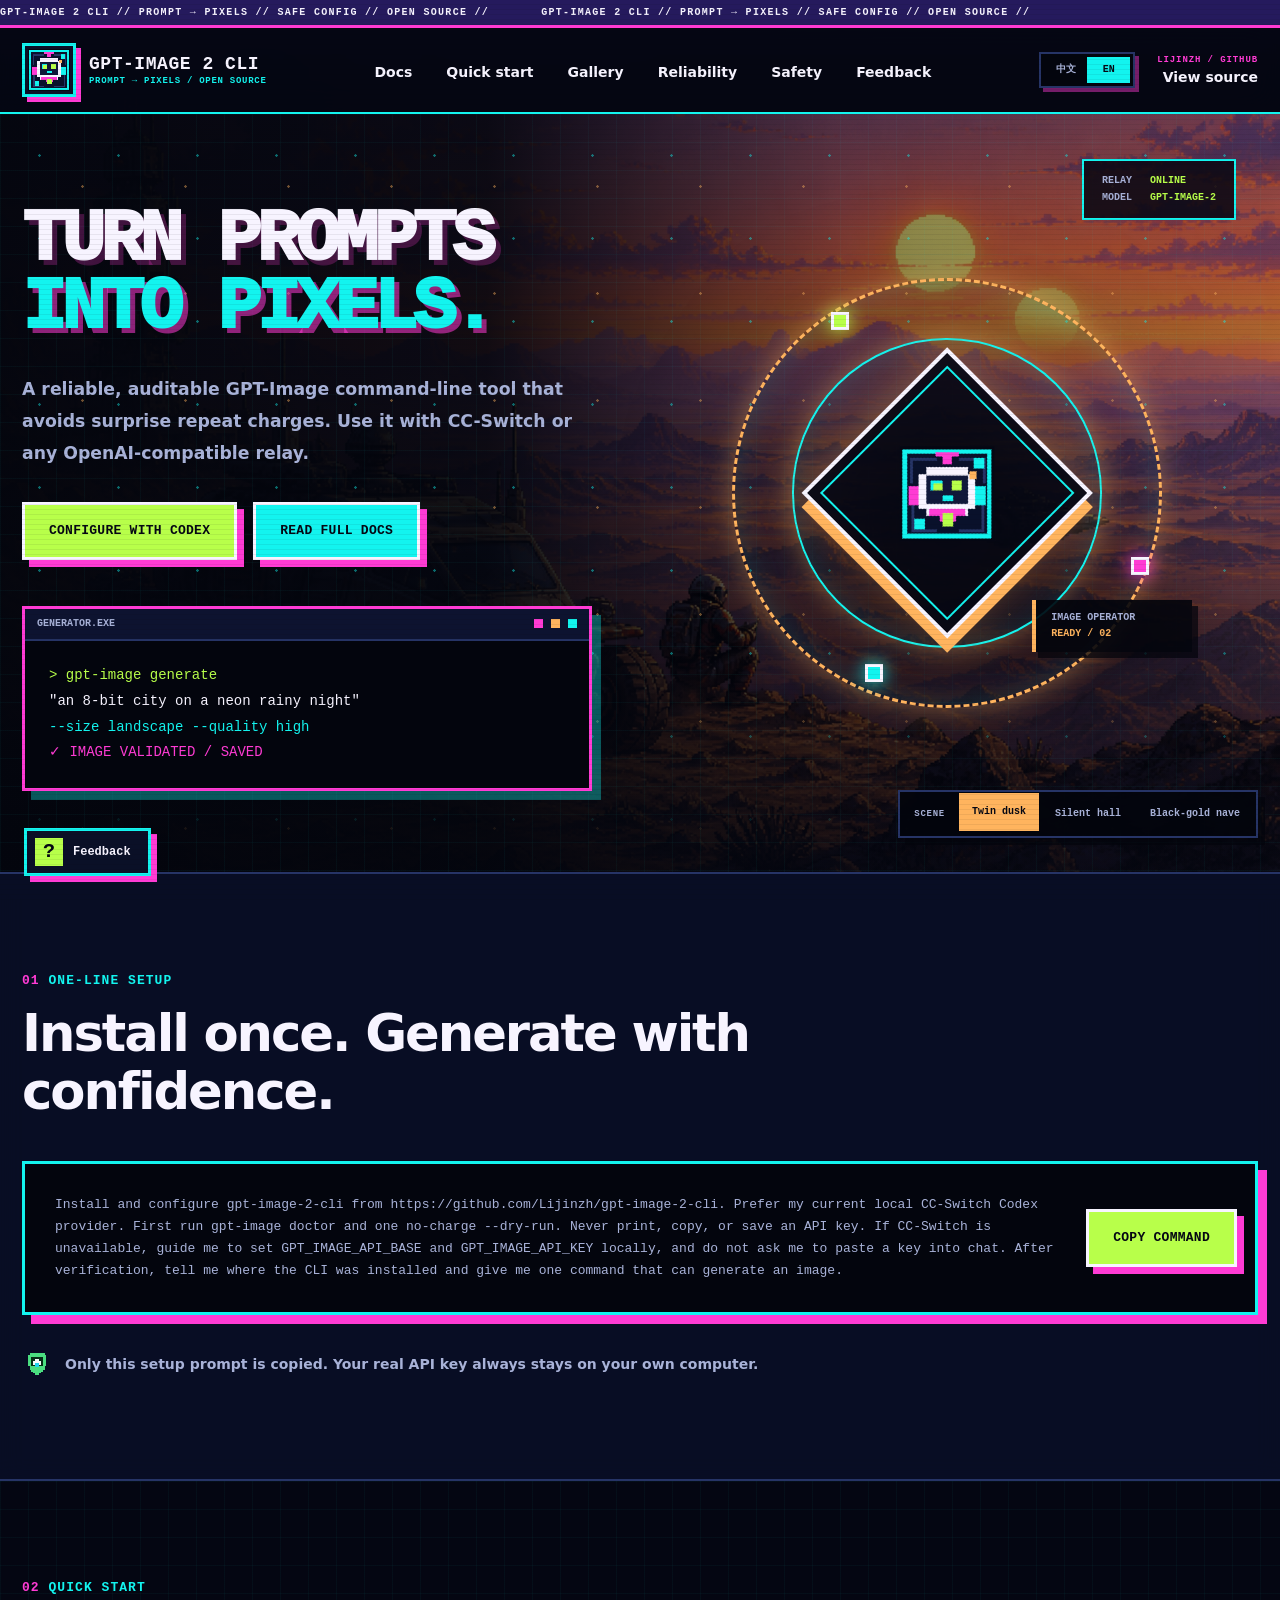
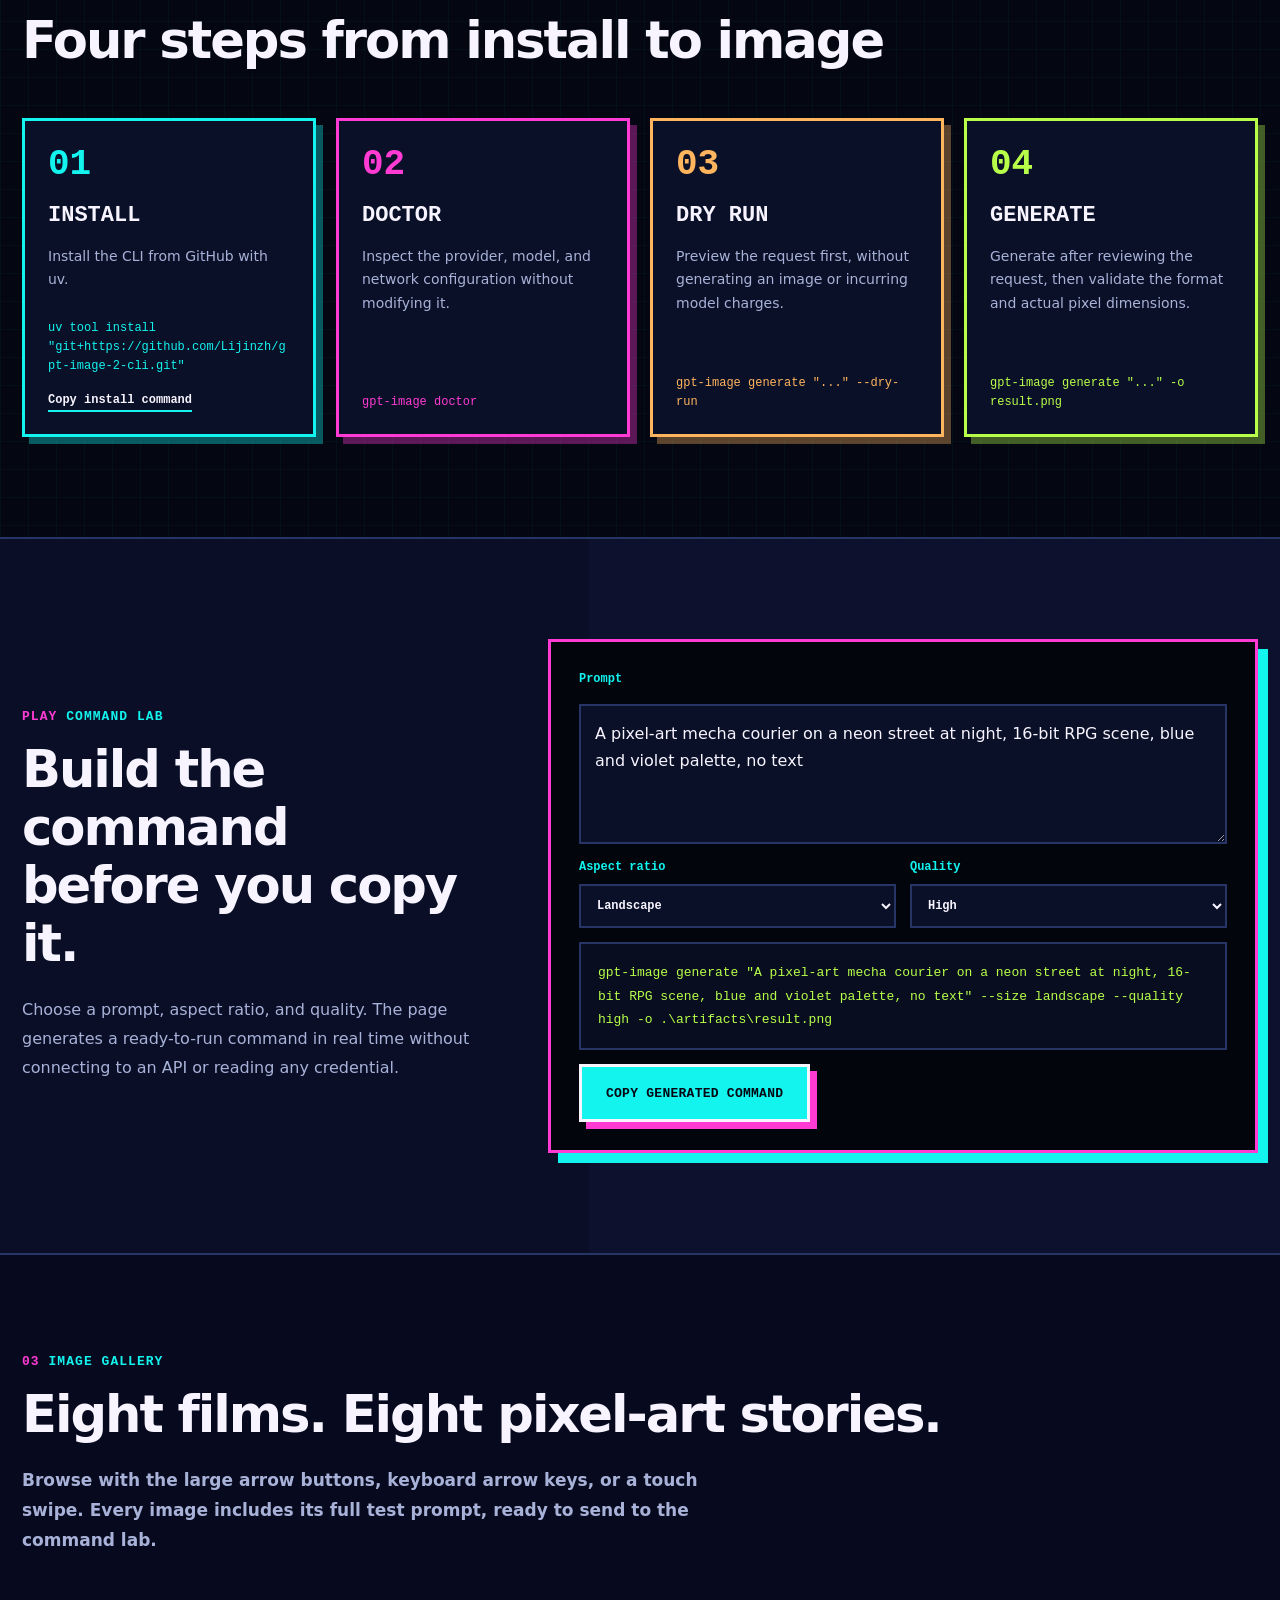
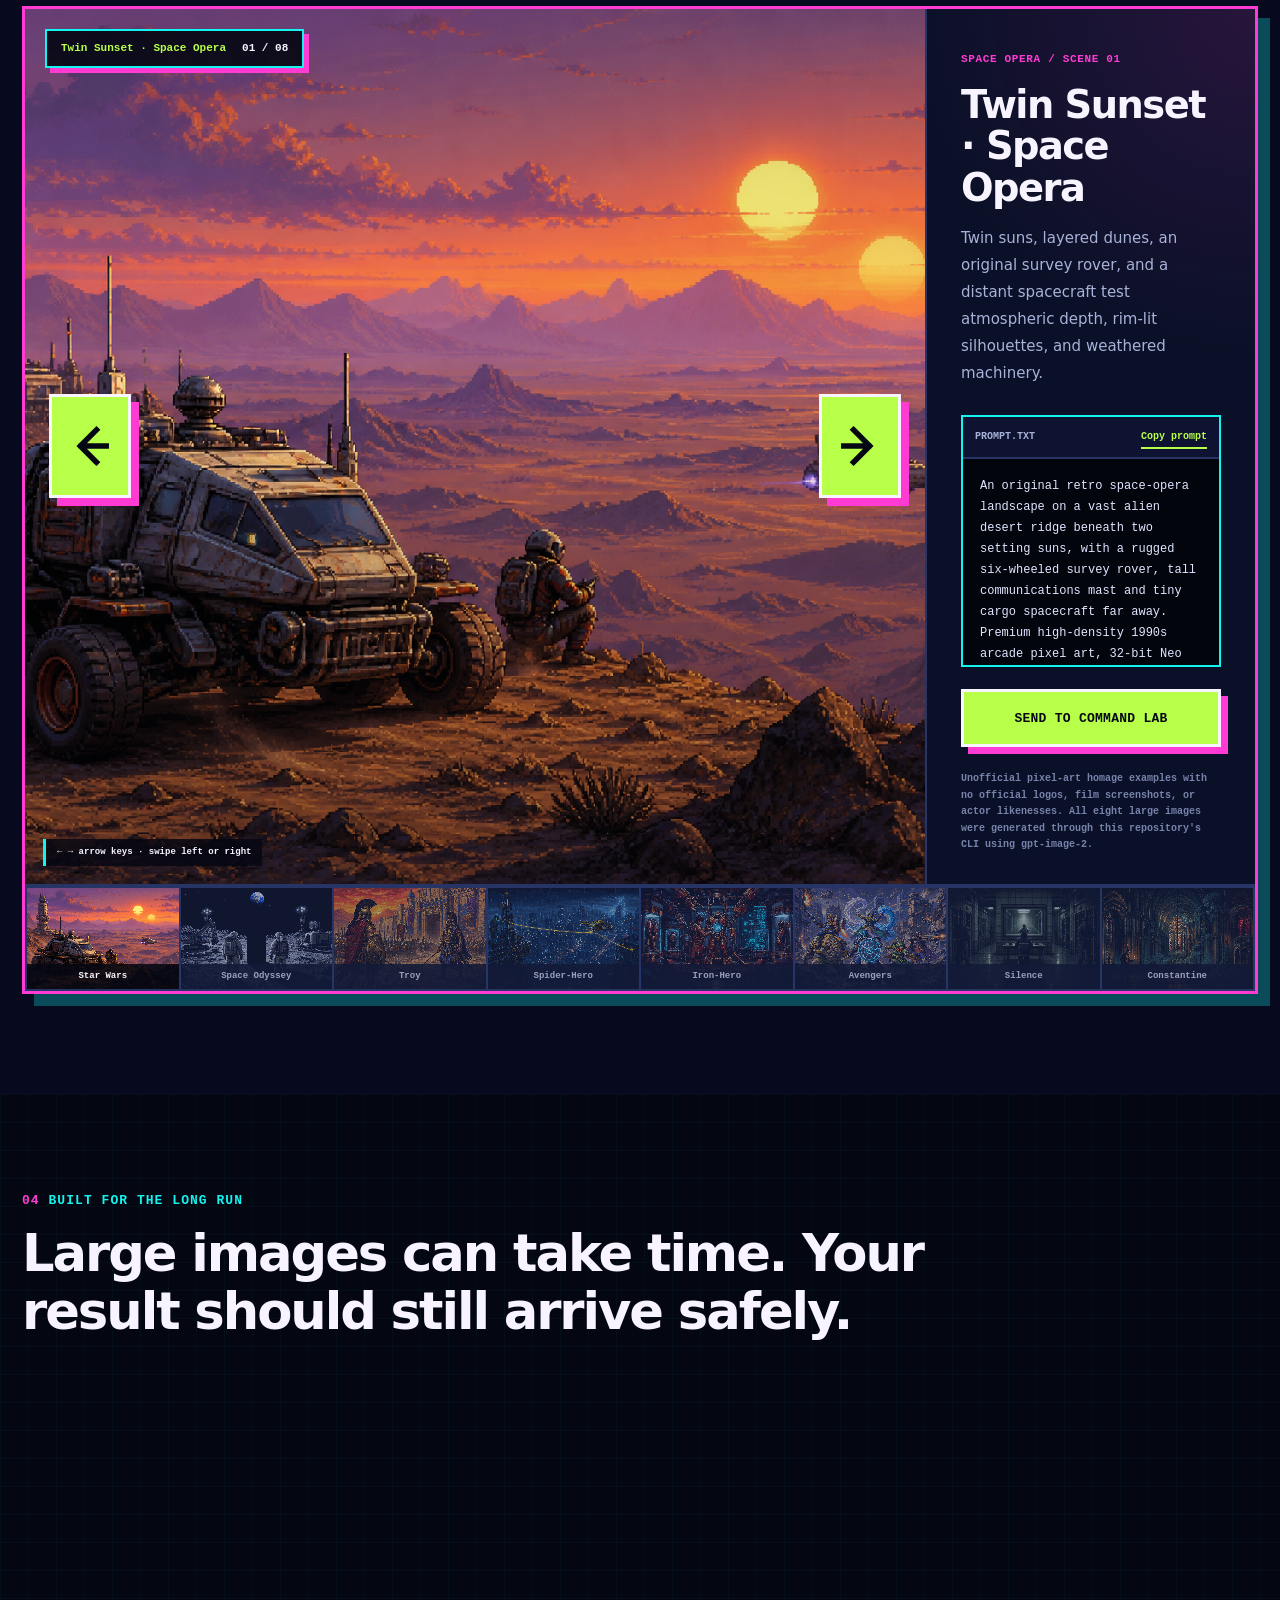
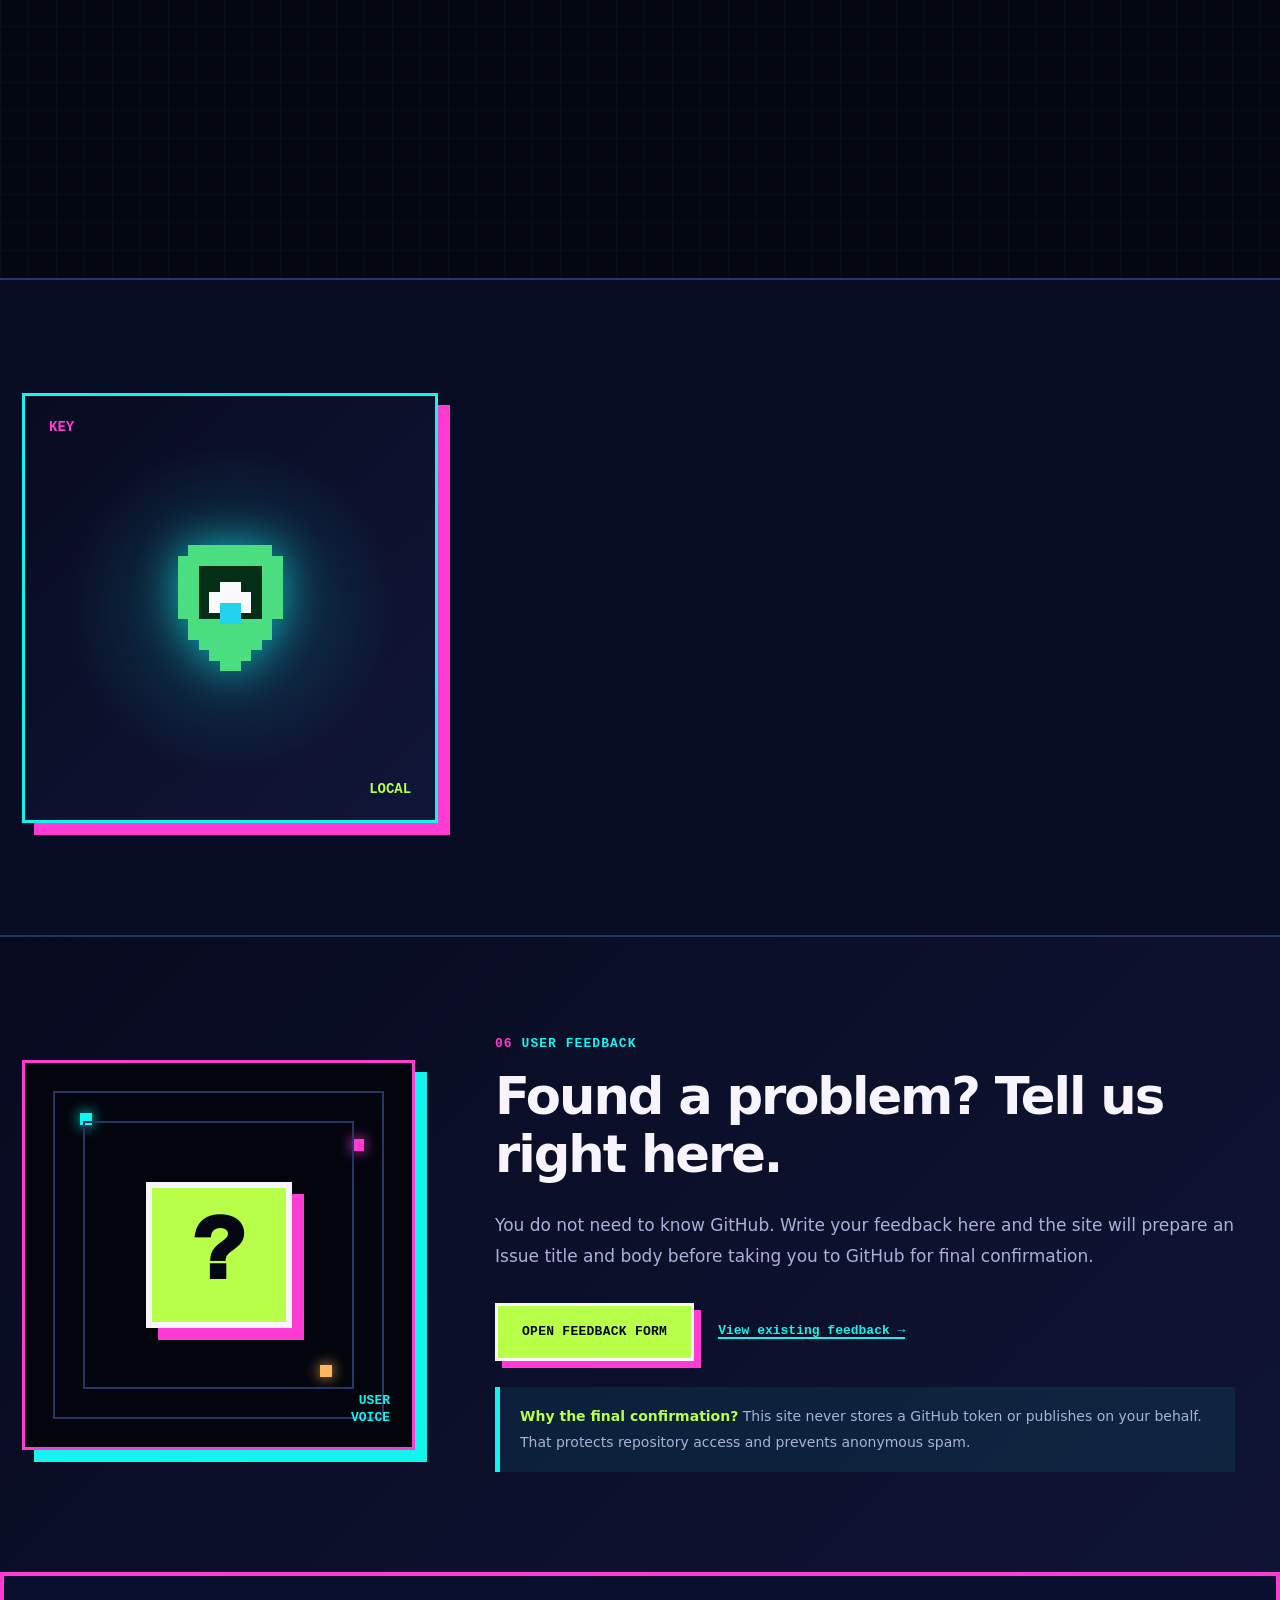
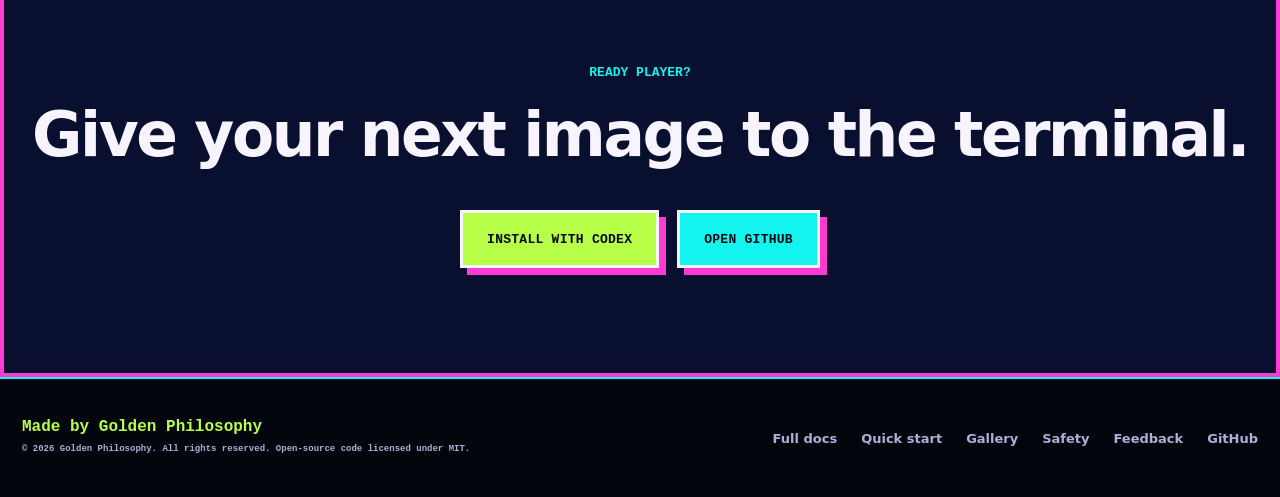
==== commit e7a86213: "Add complete documentation portal" ====
--- a/docs/en/index.html
+++ b/docs/en/index.html
@@ -39,6 +39,7 @@
     </a>
     <button class="menu-button" type="button" aria-expanded="false" aria-controls="site-nav" data-menu-button>MENU</button>
     <nav class="site-nav" id="site-nav" aria-label="Main navigation" data-site-nav>
+      <a href="../getting-started/">Docs</a>
       <a href="#quick-start">Quick start</a>
       <a href="#examples">Gallery</a>
       <a href="#reliability">Reliability</a>
@@ -63,7 +64,7 @@
         <p>A reliable, auditable GPT-Image command-line tool that avoids surprise repeat charges. Use it with CC-Switch or any OpenAI-compatible relay.</p>
         <div class="hero__actions">
           <button class="pixel-button pixel-button--lime" type="button" data-copy-target="codex-command">Configure with Codex</button>
-          <a class="pixel-button pixel-button--cyan" href="https://github.com/Lijinzh/gpt-image-2-cli" target="_blank" rel="noopener noreferrer">View on GitHub</a>
+          <a class="pixel-button pixel-button--cyan" href="../getting-started/">Read full docs</a>
         </div>
         <div class="terminal-window" aria-label="Image-generation command demo">
           <div class="terminal-window__bar"><span>GENERATOR.EXE</span><i></i><i></i><i></i></div>
@@ -309,7 +310,7 @@
 
   <footer class="site-footer">
     <div><strong>Made by Golden Philosophy</strong><span>© 2026 Golden Philosophy. All rights reserved. Open-source code licensed under MIT.</span></div>
-    <nav aria-label="Footer navigation"><a href="#quick-start">Quick start</a><a href="#examples">Gallery</a><a href="#safety">Safety</a><button type="button" data-feedback-open>Feedback</button><a href="https://github.com/Lijinzh/gpt-image-2-cli" target="_blank" rel="noopener noreferrer">GitHub</a></nav>
+    <nav aria-label="Footer navigation"><a href="../getting-started/">Full docs</a><a href="#quick-start">Quick start</a><a href="#examples">Gallery</a><a href="#safety">Safety</a><button type="button" data-feedback-open>Feedback</button><a href="https://github.com/Lijinzh/gpt-image-2-cli" target="_blank" rel="noopener noreferrer">GitHub</a></nav>
   </footer>
 
   <button class="feedback-fab" type="button" data-feedback-open><span aria-hidden="true">?</span>Feedback</button>
